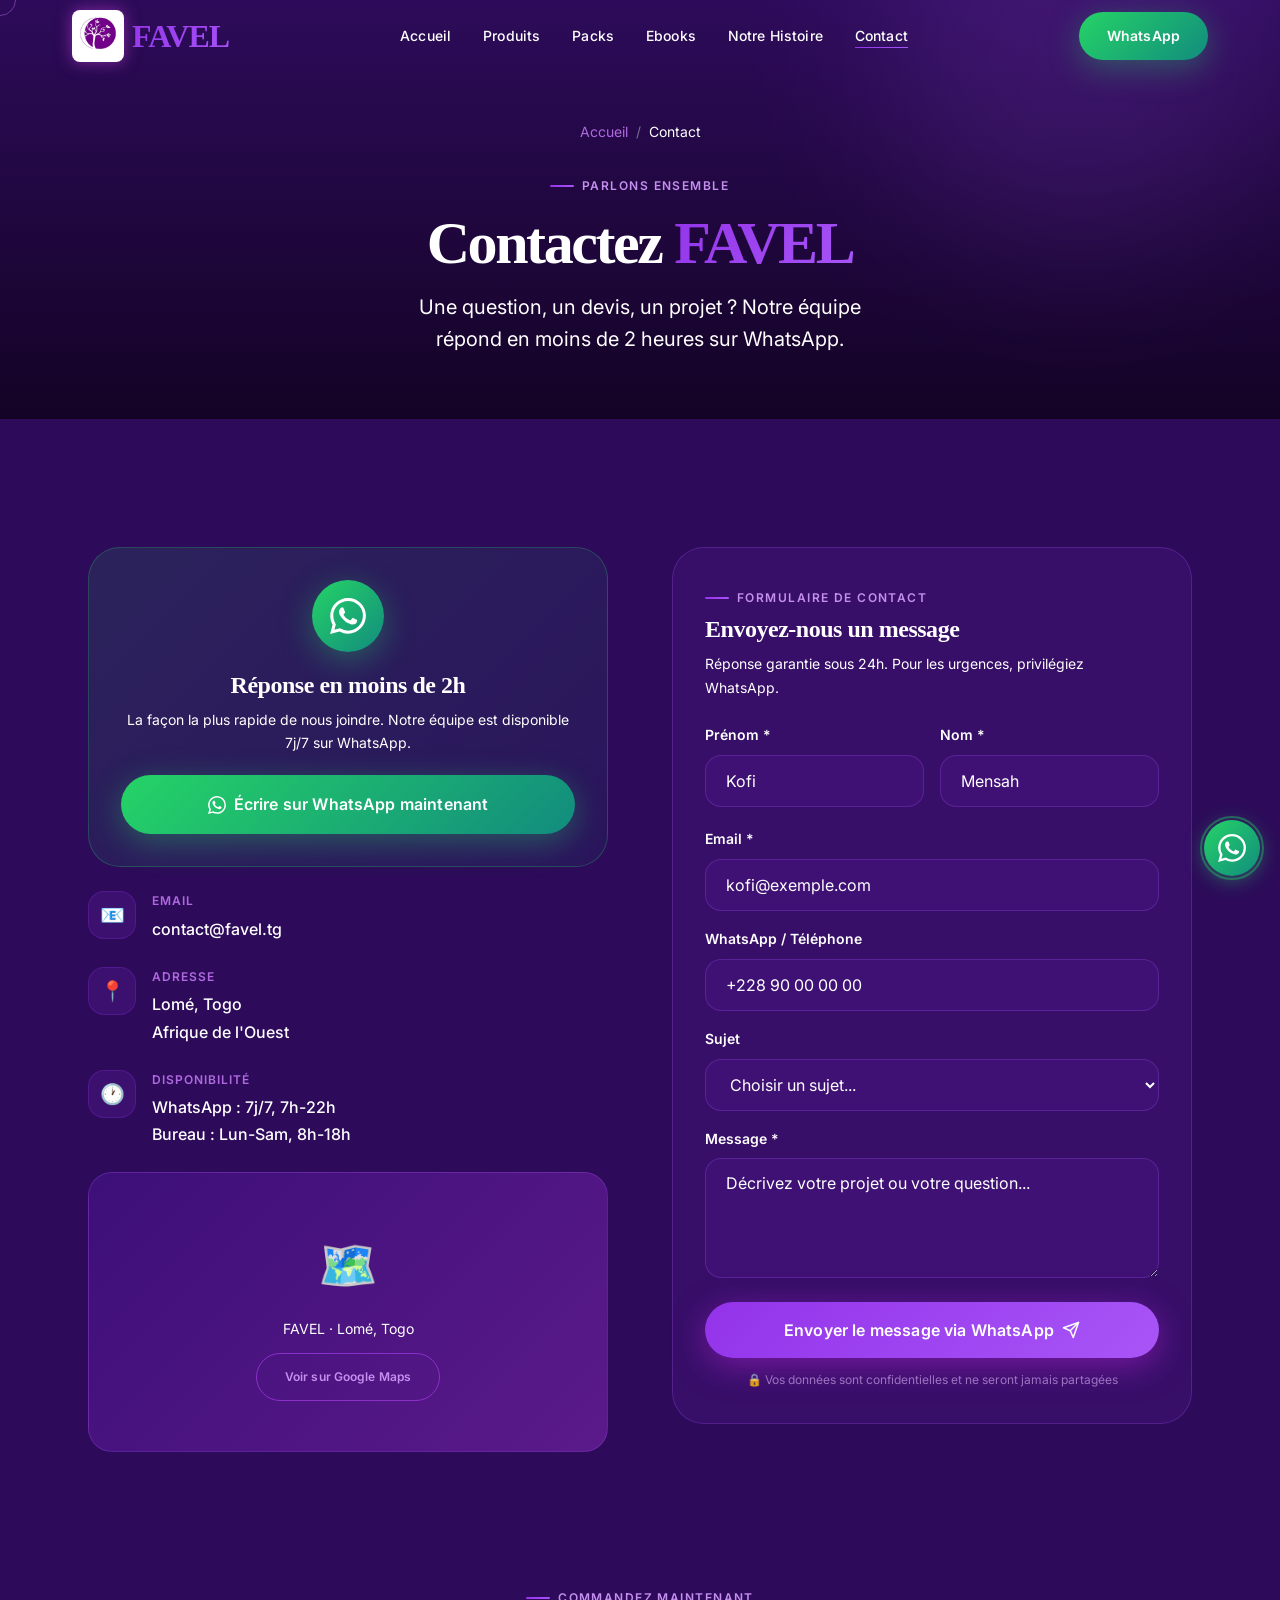
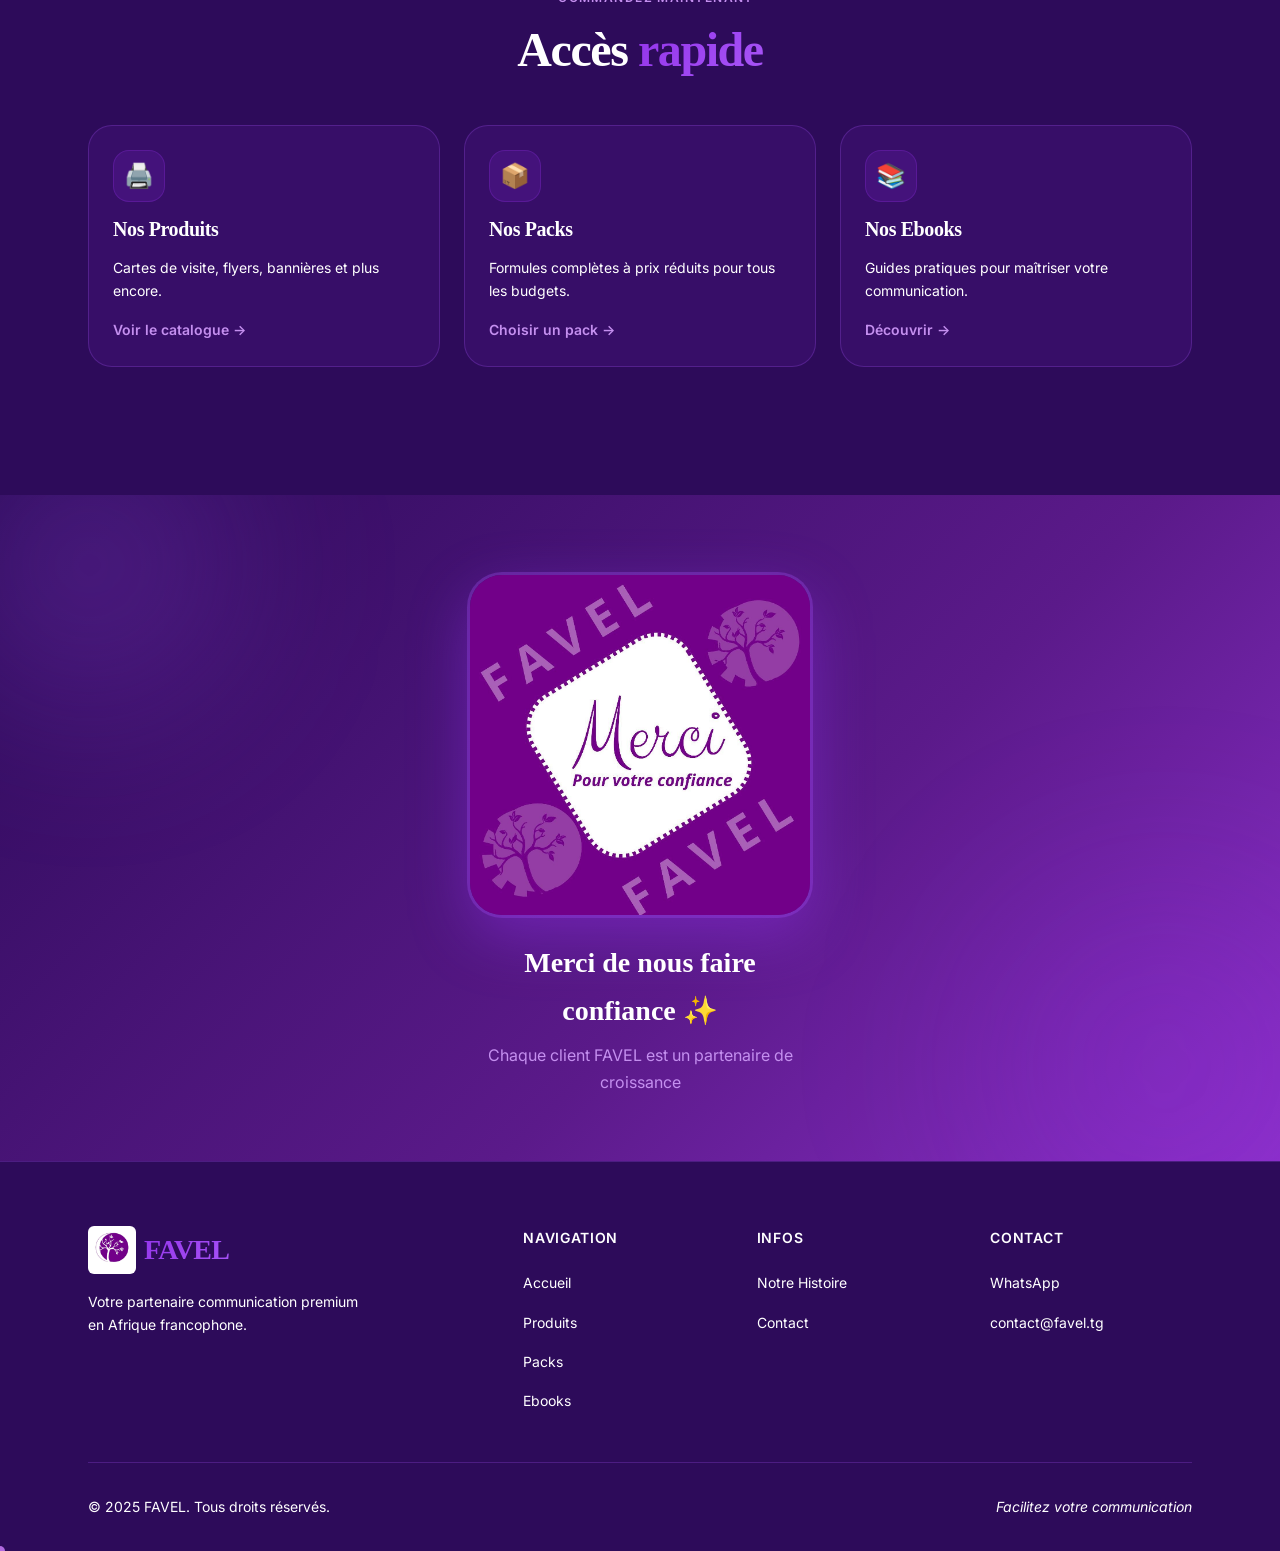
==== contact.html @ e6099f55 "Initial commit auto" ====
<!DOCTYPE html>
<html lang="fr" dir="ltr">
<head>
  <meta charset="UTF-8">
  <meta name="viewport" content="width=device-width, initial-scale=1.0">
  <meta name="theme-color" content="#1A0533">
  <title>Contact — FAVEL | WhatsApp, Email, Lomé Togo</title>
  <meta name="description" content="Contactez FAVEL pour commander vos supports de communication ou obtenir un devis. Joignez-nous sur WhatsApp, par email ou venez nous voir à Lomé, Togo.">
  <link rel="canonical" href="https://favel.tg/contact.html">
  <link rel="preconnect" href="https://fonts.googleapis.com">
  <link rel="preconnect" href="https://fonts.gstatic.com" crossorigin>
  <link rel="stylesheet" href="css/style.css">
  <link rel="stylesheet" href="css/animations.css">
  <link rel="stylesheet" href="css/components.css">
  <style>
    .contact-form {
      background: var(--glass-bg);
      border: 1px solid var(--glass-border);
      border-radius: var(--radius-2xl);
      padding: var(--space-8);
    }
    .contact-form-grid {
      display: grid;
      grid-template-columns: 1fr;
      gap: var(--space-4);
      margin-bottom: var(--space-5);
    }
    @media (min-width: 480px) {
      .contact-form-grid.two-col { grid-template-columns: 1fr 1fr; }
    }
    .whatsapp-card {
      background: linear-gradient(135deg, rgba(37,211,102,0.12) 0%, rgba(18,140,126,0.08) 100%);
      border: 1px solid rgba(37,211,102,0.25);
      border-radius: var(--radius-2xl);
      padding: var(--space-8);
      text-align: center;
    }
    .whatsapp-card__icon {
      width: 72px;
      height: 72px;
      border-radius: 50%;
      background: linear-gradient(135deg, #25D366, #128C7E);
      display: flex;
      align-items: center;
      justify-content: center;
      margin: 0 auto var(--space-5);
      box-shadow: 0 8px 32px rgba(37,211,102,0.35);
    }
    .schedule-grid {
      display: grid;
      grid-template-columns: 1fr 1fr;
      gap: var(--space-2);
    }
    .schedule-item {
      padding: var(--space-3);
      border-radius: var(--radius-lg);
      background: var(--glass-bg);
      border: 1px solid var(--glass-border);
    }
    .schedule-day {
      font-size: var(--text-xs);
      color: var(--gray-500);
      margin-bottom: 2px;
    }
    .schedule-hours {
      font-size: var(--text-sm);
      color: var(--white);
      font-weight: 500;
    }
    .map-placeholder {
      width: 100%;
      height: 280px;
      background: linear-gradient(135deg, var(--purple-900) 0%, var(--purple-800) 100%);
      border-radius: var(--radius-xl);
      display: flex;
      align-items: center;
      justify-content: center;
      border: 1px solid var(--glass-border);
      flex-direction: column;
      gap: var(--space-3);
    }
  </style>
</head>
<body>
  <a href="#main-content" class="skip-link">Aller au contenu principal</a>
  <div class="page-loader" aria-hidden="true"><div class="loader-logo">FAVEL</div></div>

  <header role="banner">
    <nav class="nav" aria-label="Navigation principale">
      <div class="nav__inner">
        <a href="index.html" class="nav__logo" aria-label="FAVEL — Accueil" style="display:flex;align-items:center;gap:var(--space-2);"><img src="LOGO2.jpg" alt="FAVEL Logo" class="nav__logo-img" width="52" height="52" style="height:52px;width:auto;border-radius:8px;object-fit:contain;"><span style="font-size:2rem;font-weight:900;letter-spacing:-0.03em;background:var(--gradient-cta);-webkit-background-clip:text;-webkit-text-fill-color:transparent;background-clip:text;">FAVEL</span></a>
        <ul class="nav__links" role="list">
          <li><a href="index.html"           class="nav__link">Accueil</a></li>
          <li><a href="produits.html"        class="nav__link">Produits</a></li>
          <li><a href="packs.html"           class="nav__link">Packs</a></li>
          <li><a href="ebooks.html"          class="nav__link">Ebooks</a></li>
          <li><a href="notre-histoire.html"  class="nav__link">Notre Histoire</a></li>
          <li><a href="contact.html"         class="nav__link active" aria-current="page">Contact</a></li>
        </ul>
        <div class="nav__cta"><a href="https://wa.me/22890000000" target="_blank" rel="noopener noreferrer" class="btn btn-whatsapp">WhatsApp</a></div>
        <button class="nav__hamburger" aria-label="Ouvrir le menu" aria-expanded="false"><span></span><span></span><span></span></button>
      </div>
    </nav>
    <nav class="nav__mobile" aria-label="Menu mobile">
      <a href="index.html"          class="nav__mobile-link">Accueil</a>
      <a href="produits.html"       class="nav__mobile-link">Produits</a>
      <a href="packs.html"          class="nav__mobile-link">Packs</a>
      <a href="ebooks.html"         class="nav__mobile-link">Ebooks</a>
      <a href="notre-histoire.html" class="nav__mobile-link">Notre Histoire</a>
      <a href="contact.html"        class="nav__mobile-link">Contact</a>
    </nav>
  </header>

  <main id="main-content">

    <!-- Page Header -->
    <section class="page-header">
      <div class="orb orb-purple" style="width:400px;height:400px;top:-150px;right:0;opacity:0.15;" aria-hidden="true"></div>
      <div class="container" style="position:relative;z-index:2;">
        <nav aria-label="Fil d'Ariane">
          <ol class="breadcrumb" style="justify-content:center;">
            <li><a href="index.html">Accueil</a></li>
            <li class="breadcrumb__sep" aria-hidden="true">/</li>
            <li aria-current="page">Contact</li>
          </ol>
        </nav>
        <p class="section-label" style="justify-content:center;" data-reveal="fade-up">Parlons ensemble</p>
        <h1 class="page-header__title" data-reveal="fade-up" data-delay="100">
          Contactez <span class="text-gradient">FAVEL</span>
        </h1>
        <p class="page-header__subtitle" data-reveal="fade-up" data-delay="200">
          Une question, un devis, un projet ? Notre équipe répond en moins de 2 heures sur WhatsApp.
        </p>
      </div>
    </section>

    <!-- Contact Section -->
    <section class="section" aria-labelledby="contact-title">
      <div class="container">
        <h2 class="sr-only" id="contact-title">Nos coordonnées et formulaire de contact</h2>
        <div class="contact-grid">

          <!-- Left: Info -->
          <div data-reveal="fade-right">

            <!-- WhatsApp Card -->
            <div class="whatsapp-card" style="margin-bottom:var(--space-6);">
              <div class="whatsapp-card__icon" aria-hidden="true">
                <svg width="36" height="36" viewBox="0 0 24 24" fill="white" aria-hidden="true"><path d="M17.472 14.382c-.297-.149-1.758-.867-2.03-.967-.273-.099-.471-.148-.67.15-.197.297-.767.966-.94 1.164-.173.199-.347.223-.644.075-.297-.15-1.255-.463-2.39-1.475-.883-.788-1.48-1.761-1.653-2.059-.173-.297-.018-.458.13-.606.134-.133.298-.347.446-.52.149-.174.198-.298.298-.497.099-.198.05-.371-.025-.52-.075-.149-.669-1.612-.916-2.207-.242-.579-.487-.5-.669-.51-.173-.008-.371-.01-.57-.01-.198 0-.52.074-.792.372-.272.297-1.04 1.016-1.04 2.479 0 1.462 1.065 2.875 1.213 3.074.149.198 2.096 3.2 5.077 4.487.709.306 1.262.489 1.694.625.712.227 1.36.195 1.871.118.571-.085 1.758-.719 2.006-1.413.248-.694.248-1.289.173-1.413-.074-.124-.272-.198-.57-.347m-5.421 7.403h-.004a9.87 9.87 0 01-5.031-1.378l-.361-.214-3.741.982.998-3.648-.235-.374a9.86 9.86 0 01-1.51-5.26c.001-5.45 4.436-9.884 9.888-9.884 2.64 0 5.122 1.03 6.988 2.898a9.825 9.825 0 012.893 6.994c-.003 5.45-4.437 9.884-9.885 9.884m8.413-18.297A11.815 11.815 0 0012.05 0C5.495 0 .16 5.335.157 11.892c0 2.096.547 4.142 1.588 5.945L.057 24l6.305-1.654a11.882 11.882 0 005.683 1.448h.005c6.554 0 11.890-5.335 11.893-11.893a11.821 11.821 0 00-3.48-8.413Z"/></svg>
              </div>
              <h3 style="font-family:var(--font-display);font-size:var(--text-2xl);font-weight:700;color:var(--white);margin-bottom:var(--space-2);">Réponse en moins de 2h</h3>
              <p style="font-size:var(--text-sm);color:var(--gray-400);margin-bottom:var(--space-5);">La façon la plus rapide de nous joindre. Notre équipe est disponible 7j/7 sur WhatsApp.</p>
              <a href="https://wa.me/22890000000?text=Bonjour%20FAVEL%2C%20je%20souhaite%20avoir%20des%20informations%20sur%20vos%20services."
                 target="_blank" rel="noopener noreferrer"
                 class="btn btn-whatsapp btn-lg w-full" style="justify-content:center;">
                <svg width="18" height="18" viewBox="0 0 24 24" fill="currentColor" aria-hidden="true"><path d="M17.472 14.382c-.297-.149-1.758-.867-2.03-.967-.273-.099-.471-.148-.67.15-.197.297-.767.966-.94 1.164-.173.199-.347.223-.644.075-.297-.15-1.255-.463-2.39-1.475-.883-.788-1.48-1.761-1.653-2.059-.173-.297-.018-.458.13-.606.134-.133.298-.347.446-.52.149-.174.198-.298.298-.497.099-.198.05-.371-.025-.52-.075-.149-.669-1.612-.916-2.207-.242-.579-.487-.5-.669-.51-.173-.008-.371-.01-.57-.01-.198 0-.52.074-.792.372-.272.297-1.04 1.016-1.04 2.479 0 1.462 1.065 2.875 1.213 3.074.149.198 2.096 3.2 5.077 4.487.709.306 1.262.489 1.694.625.712.227 1.36.195 1.871.118.571-.085 1.758-.719 2.006-1.413.248-.694.248-1.289.173-1.413-.074-.124-.272-.198-.57-.347m-5.421 7.403h-.004a9.87 9.87 0 01-5.031-1.378l-.361-.214-3.741.982.998-3.648-.235-.374a9.86 9.86 0 01-1.51-5.26c.001-5.45 4.436-9.884 9.888-9.884 2.64 0 5.122 1.03 6.988 2.898a9.825 9.825 0 012.893 6.994c-.003 5.45-4.437 9.884-9.885 9.884m8.413-18.297A11.815 11.815 0 0012.05 0C5.495 0 .16 5.335.157 11.892c0 2.096.547 4.142 1.588 5.945L.057 24l6.305-1.654a11.882 11.882 0 005.683 1.448h.005c6.554 0 11.890-5.335 11.893-11.893a11.821 11.821 0 00-3.48-8.413Z"/></svg>
                Écrire sur WhatsApp maintenant
              </a>
            </div>

            <!-- Contact Info -->
            <div style="margin-bottom:var(--space-6);">
              <div class="contact-info-item">
                <div class="contact-info-icon" aria-hidden="true">📧</div>
                <div>
                  <p class="contact-info-label">Email</p>
                  <a href="mailto:contact@favel.tg" class="contact-info-value">contact@favel.tg</a>
                </div>
              </div>
              <div class="contact-info-item">
                <div class="contact-info-icon" aria-hidden="true">📍</div>
                <div>
                  <p class="contact-info-label">Adresse</p>
                  <p class="contact-info-value">Lomé, Togo<br>Afrique de l'Ouest</p>
                </div>
              </div>
              <div class="contact-info-item">
                <div class="contact-info-icon" aria-hidden="true">🕐</div>
                <div>
                  <p class="contact-info-label">Disponibilité</p>
                  <p class="contact-info-value">WhatsApp : 7j/7, 7h-22h<br>Bureau : Lun-Sam, 8h-18h</p>
                </div>
              </div>
            </div>

            <!-- Map Placeholder -->
            <div class="map-placeholder" role="img" aria-label="Localisation de FAVEL à Lomé, Togo">
              <span style="font-size:3rem;" aria-hidden="true">🗺️</span>
              <p style="font-size:var(--text-sm);color:var(--gray-400);">FAVEL · Lomé, Togo</p>
              <a href="https://maps.google.com/?q=Lomé+Togo" target="_blank" rel="noopener noreferrer" class="btn btn-ghost" style="font-size:var(--text-xs);">Voir sur Google Maps</a>
            </div>
          </div>

          <!-- Right: Contact Form -->
          <div data-reveal="fade-left">
            <div class="contact-form">
              <header style="margin-bottom:var(--space-6);">
                <p class="section-label" style="margin-bottom:var(--space-2);">Formulaire de contact</p>
                <h2 style="font-family:var(--font-display);font-size:var(--text-2xl);font-weight:700;color:var(--white);margin-bottom:var(--space-2);">Envoyez-nous un message</h2>
                <p style="font-size:var(--text-sm);color:var(--gray-400);">Réponse garantie sous 24h. Pour les urgences, privilégiez WhatsApp.</p>
              </header>

              <form id="contact-form" novalidate>
                <div class="contact-form-grid two-col">
                  <div class="form-group">
                    <label class="form-label" for="contact-prenom">Prénom *</label>
                    <input class="form-input" type="text" id="contact-prenom" name="prenom" placeholder="Kofi" required autocomplete="given-name">
                  </div>
                  <div class="form-group">
                    <label class="form-label" for="contact-nom">Nom *</label>
                    <input class="form-input" type="text" id="contact-nom" name="nom" placeholder="Mensah" required autocomplete="family-name">
                  </div>
                </div>

                <div class="contact-form-grid" style="margin-bottom:var(--space-4);">
                  <div class="form-group">
                    <label class="form-label" for="contact-email">Email *</label>
                    <input class="form-input" type="email" id="contact-email" name="email" placeholder="kofi@exemple.com" required autocomplete="email">
                  </div>
                  <div class="form-group">
                    <label class="form-label" for="contact-phone">WhatsApp / Téléphone</label>
                    <input class="form-input" type="tel" id="contact-phone" name="phone" placeholder="+228 90 00 00 00" autocomplete="tel">
                  </div>
                </div>

                <div class="form-group" style="margin-bottom:var(--space-4);">
                  <label class="form-label" for="contact-subject">Sujet</label>
                  <select class="form-input" id="contact-subject" name="subject">
                    <option value="">Choisir un sujet...</option>
                    <option value="devis">Demande de devis</option>
                    <option value="commande">Suivi de commande</option>
                    <option value="pack">Renseignement sur les packs</option>
                    <option value="ebook">Renseignement sur l'ebook</option>
                    <option value="partenariat">Partenariat</option>
                    <option value="autre">Autre</option>
                  </select>
                </div>

                <div class="form-group" style="margin-bottom:var(--space-6);">
                  <label class="form-label" for="contact-message">Message *</label>
                  <textarea
                    class="form-input"
                    id="contact-message"
                    name="message"
                    rows="5"
                    placeholder="Décrivez votre projet ou votre question..."
                    required
                    style="resize:vertical;min-height:120px;height:120px;"
                  ></textarea>
                </div>

                <button type="submit" class="btn btn-primary btn-lg w-full" id="contact-submit">
                  Envoyer le message via WhatsApp
                  <svg width="18" height="18" viewBox="0 0 24 24" fill="none" stroke="currentColor" stroke-width="2" stroke-linecap="round" stroke-linejoin="round" aria-hidden="true"><line x1="22" y1="2" x2="11" y2="13"/><polygon points="22 2 15 22 11 13 2 9 22 2"/></svg>
                </button>

                <p style="text-align:center;font-size:var(--text-xs);color:var(--gray-600);margin-top:var(--space-3);">
                  🔒 Vos données sont confidentielles et ne seront jamais partagées
                </p>
              </form>
            </div>
          </div>
        </div>
      </div>
    </section>

    <!-- Quick Links -->
    <section class="section" style="padding-top:0;" aria-labelledby="quick-title">
      <div class="container">
        <header class="section-header section-header--center" data-reveal="fade-up">
          <p class="section-label">Commandez maintenant</p>
          <h2 class="section-title" id="quick-title">Accès <span class="highlight">rapide</span></h2>
        </header>
        <div class="grid-3" data-stagger>
          <a href="produits.html" class="service-card">
            <div class="service-card__icon" aria-hidden="true">🖨️</div>
            <h3 class="service-card__title">Nos Produits</h3>
            <p class="service-card__text">Cartes de visite, flyers, bannières et plus encore.</p>
            <span class="service-card__link">Voir le catalogue →</span>
          </a>
          <a href="packs.html" class="service-card">
            <div class="service-card__icon" aria-hidden="true">📦</div>
            <h3 class="service-card__title">Nos Packs</h3>
            <p class="service-card__text">Formules complètes à prix réduits pour tous les budgets.</p>
            <span class="service-card__link">Choisir un pack →</span>
          </a>
          <a href="ebooks.html" class="service-card">
            <div class="service-card__icon" aria-hidden="true">📚</div>
            <h3 class="service-card__title">Nos Ebooks</h3>
            <p class="service-card__text">Guides pratiques pour maîtriser votre communication.</p>
            <span class="service-card__link">Découvrir →</span>
          </a>
        </div>
      </div>
    </section>

    <!-- ── SECTION MERCI ─────────────────────────────────── -->
    <section aria-label="Remerciements FAVEL" style="padding-block:var(--space-20) var(--space-16);background:linear-gradient(135deg,#2D0B5A 0%,#5B1A8A 60%,#8B2FC9 100%);overflow:hidden;position:relative;">
      <div aria-hidden="true" style="position:absolute;top:-80px;left:-60px;width:300px;height:300px;background:rgba(168,85,247,0.18);border-radius:50%;filter:blur(80px);"></div>
      <div aria-hidden="true" style="position:absolute;bottom:-80px;right:-60px;width:350px;height:350px;background:rgba(147,51,234,0.15);border-radius:50%;filter:blur(100px);"></div>
      <div class="container" style="text-align:center;position:relative;z-index:2;">
        <figure style="margin:0 auto;max-width:340px;">
          <img src="MERCI.jpg" alt="Merci pour votre confiance — FAVEL" width="340" height="340" loading="lazy"
               style="width:100%;max-width:340px;height:auto;border-radius:var(--radius-2xl);box-shadow:0 20px 60px rgba(147,51,234,0.45),0 0 0 3px rgba(168,85,247,0.3);">
          <figcaption style="margin-top:var(--space-6);font-family:var(--font-display);font-size:clamp(1.25rem,3vw,1.75rem);font-weight:700;color:var(--white);">
            Merci de nous faire confiance ✨
            <span style="display:block;font-family:var(--font-body);font-size:var(--text-base);font-weight:400;color:var(--purple-300);margin-top:var(--space-2);">Chaque client FAVEL est un partenaire de croissance</span>
          </figcaption>
        </figure>
      </div>
    </section>

  </main>

  <footer class="footer" role="contentinfo">
    <div class="container">
      <div class="footer__grid">
        <div class="footer__brand">
          <a href="index.html" class="nav__logo" aria-label="FAVEL — Accueil" style="display:flex;align-items:center;gap:var(--space-2);"><img src="LOGO2.jpg" alt="FAVEL Logo" width="48" height="48" style="height:48px;width:auto;border-radius:6px;object-fit:contain;"><span style="font-size:1.75rem;font-weight:900;letter-spacing:-0.03em;background:var(--gradient-cta);-webkit-background-clip:text;-webkit-text-fill-color:transparent;background-clip:text;">FAVEL</span></a>
          <p>Votre partenaire communication premium en Afrique francophone.</p>
        </div>
        <nav aria-label="Pages"><p class="footer__title">Navigation</p><ul class="footer__links" role="list"><li><a href="index.html" class="footer__link">Accueil</a></li><li><a href="produits.html" class="footer__link">Produits</a></li><li><a href="packs.html" class="footer__link">Packs</a></li><li><a href="ebooks.html" class="footer__link">Ebooks</a></li></ul></nav>
        <nav aria-label="Infos"><p class="footer__title">Infos</p><ul class="footer__links" role="list"><li><a href="notre-histoire.html" class="footer__link">Notre Histoire</a></li><li><a href="contact.html" class="footer__link">Contact</a></li></ul></nav>
        <div><p class="footer__title">Contact</p><ul class="footer__links" role="list"><li><a href="https://wa.me/22890000000" class="footer__link" target="_blank" rel="noopener">WhatsApp</a></li><li><a href="mailto:contact@favel.tg" class="footer__link">contact@favel.tg</a></li></ul></div>
      </div>
      <div class="footer__bottom">
        <p class="footer__copy">© 2025 FAVEL. Tous droits réservés.</p>
        <p class="footer__copy"><em>Facilitez votre communication</em></p>
      </div>
    </div>
  </footer>

  <a href="https://wa.me/22890000000" class="whatsapp-float" target="_blank" rel="noopener noreferrer" aria-label="Chat WhatsApp FAVEL">
    <div class="whatsapp-float__pulse" aria-hidden="true"></div>
    <svg viewBox="0 0 24 24" aria-hidden="true"><path d="M17.472 14.382c-.297-.149-1.758-.867-2.03-.967-.273-.099-.471-.148-.67.15-.197.297-.767.966-.94 1.164-.173.199-.347.223-.644.075-.297-.15-1.255-.463-2.39-1.475-.883-.788-1.48-1.761-1.653-2.059-.173-.297-.018-.458.13-.606.134-.133.298-.347.446-.52.149-.174.198-.298.298-.497.099-.198.05-.371-.025-.52-.075-.149-.669-1.612-.916-2.207-.242-.579-.487-.5-.669-.51-.173-.008-.371-.01-.57-.01-.198 0-.52.074-.792.372-.272.297-1.04 1.016-1.04 2.479 0 1.462 1.065 2.875 1.213 3.074.149.198 2.096 3.2 5.077 4.487.709.306 1.262.489 1.694.625.712.227 1.36.195 1.871.118.571-.085 1.758-.719 2.006-1.413.248-.694.248-1.289.173-1.413-.074-.124-.272-.198-.57-.347m-5.421 7.403h-.004a9.87 9.87 0 01-5.031-1.378l-.361-.214-3.741.982.998-3.648-.235-.374a9.86 9.86 0 01-1.51-5.26c.001-5.45 4.436-9.884 9.888-9.884 2.64 0 5.122 1.03 6.988 2.898a9.825 9.825 0 012.893 6.994c-.003 5.45-4.437 9.884-9.885 9.884m8.413-18.297A11.815 11.815 0 0012.05 0C5.495 0 .16 5.335.157 11.892c0 2.096.547 4.142 1.588 5.945L.057 24l6.305-1.654a11.882 11.882 0 005.683 1.448h.005c6.554 0 11.890-5.335 11.893-11.893a11.821 11.821 0 00-3.48-8.413Z"/></svg>
  </a>
  <button class="scroll-top" aria-label="Retour en haut de page">
    <svg width="18" height="18" viewBox="0 0 24 24" fill="none" stroke="currentColor" stroke-width="2" stroke-linecap="round" stroke-linejoin="round" aria-hidden="true"><path d="M18 15l-6-6-6 6"/></svg>
  </button>

  <script src="js/main.js" defer></script>
  <script src="js/purchase.js" defer></script>
  <script>
    // Contact form → WhatsApp redirect
    document.getElementById('contact-form').addEventListener('submit', function(e) {
      e.preventDefault();
      const prenom  = document.getElementById('contact-prenom').value.trim();
      const nom     = document.getElementById('contact-nom').value.trim();
      const email   = document.getElementById('contact-email').value.trim();
      const phone   = document.getElementById('contact-phone').value.trim();
      const subject = document.getElementById('contact-subject').value;
      const message = document.getElementById('contact-message').value.trim();

      if (!prenom || !nom || !email || !message) {
        window.FavelApp?.showToast('Veuillez remplir tous les champs obligatoires.');
        return;
      }

      const wa_message = [
        `Bonjour FAVEL ! 👋`,
        ``,
        `Nouveau message depuis le site web :`,
        `Nom : *${prenom} ${nom}*`,
        `Email : ${email}`,
        phone ? `Tél : ${phone}` : '',
        subject ? `Sujet : ${subject}` : '',
        ``,
        `Message :`,
        message,
        ``,
        `Merci de me répondre dès que possible. 🙏`
      ].filter(Boolean).join('\n');

      window.open(`https://wa.me/22890000000?text=${encodeURIComponent(wa_message)}`, '_blank', 'noopener,noreferrer');
      window.FavelApp?.showToast('Redirection vers WhatsApp...');
      this.reset();
    });
  </script>
</body>
</html>
---- css/style.css ----
/* ============================================================
   FAVEL — Design System
   Premium CSS Foundation
   Version 1.0
   ============================================================ */

/* ─── Google Fonts ─────────────────────────────────────────── */
@import url('https://fonts.googleapis.com/css2?family=Inter:wght@300;400;500;600;700&display=swap');

/* ─── CSS Variables ─────────────────────────────────────────── */
:root {
  /* ── Palette FAVEL — VIOLETS VIFS (source : PALLETTE.jpg) ───────
     #2D0B5A  fond sombre profond (arrière-plan principal)
     #5B1A8A  violet profond
     #8B2FC9  violet vif (accentuation principale)
     #9333EA  violet saturé vif — PRIMARY BRAND COLOR
     #B06AE0  violet moyen lumineux
     #C48FEF  violet clair
     #DDB8F7  lavande lumineuse
     #F0E0FF  presque blanc lilas
  ─────────────────────────────────────────────────────────── */

  /* Purple Scale — Palette vivifiée depuis PALLETTE.jpg */
  --purple-950: #2D0B5A;   /* fond profond sombre — main bg */
  --purple-900: #3D0F78;   /* bg secondaire */
  --purple-800: #5B1A8A;   /* violet profond */
  --purple-700: #8B2FC9;   /* violet vif foncé */
  --purple-600: #9333EA;   /* VIOLET VIF PRINCIPAL — brand color */
  --purple-500: #A855F7;   /* violet lumineux — accent */
  --purple-400: #B06AE0;   /* violet moyen lumineux */
  --purple-300: #C48FEF;   /* violet clair */
  --purple-200: #DDB8F7;   /* lavande lumineuse */
  --purple-100: #F0E0FF;   /* presque blanc lilas */

  /* Neutrals — blancs purs pour lisibilité maximale sur fond sombre */
  --white:       #FFFFFF;
  --white-pure:  #FFFFFF;
  --black:       #09090B;
  --gray-950:    #1A063A;
  --gray-900:    #220850;
  --gray-800:    #2D0B5A;
  --gray-700:    #4A1580;
  --gray-600:    #9D7DC0;
  --gray-50:     #FAF5FF;

  /* Accent */
  --gold:        #F5C842;
  --gold-light:  #FDE68A;

  /* Gradients — Violets vifs pour un look premium et lisible */
  --gradient-hero:    linear-gradient(135deg, #2D0B5A 0%, #5B1A8A 50%, #8B2FC9 100%);
  --gradient-card:    linear-gradient(135deg, rgba(147,51,234,0.20) 0%, rgba(168,85,247,0.08) 100%);
  --gradient-purple:  linear-gradient(135deg, #8B2FC9 0%, #A855F7 100%);
  --gradient-cta:     linear-gradient(135deg, #9333EA 0%, #A855F7 100%);
  --gradient-gold:    linear-gradient(135deg, #F5C842 0%, #FDE68A 100%);
  --gradient-dark:    linear-gradient(180deg, #2D0B5A 0%, #1A063A 100%);

  /* Glass */
  --glass-bg:     rgba(147, 51, 234, 0.10);
  --glass-border: rgba(168, 85, 247, 0.25);
  --glass-blur:   blur(20px);

  /* Typography Scale */
  --font-display: 'Playfair Display', 'Georgia', serif;
  --font-body:    'Inter', -apple-system, BlinkMacSystemFont, sans-serif;
  --font-mono:    'JetBrains Mono', monospace;

  --text-xs:   0.75rem;   /* 12px */
  --text-sm:   0.875rem;  /* 14px */
  --text-base: 1rem;      /* 16px */
  --text-lg:   1.125rem;  /* 18px */
  --text-xl:   1.25rem;   /* 20px */
  --text-2xl:  1.5rem;    /* 24px */
  --text-3xl:  1.875rem;  /* 30px */
  --text-4xl:  2.25rem;   /* 36px */
  --text-5xl:  3rem;      /* 48px */
  --text-6xl:  3.75rem;   /* 60px */
  --text-7xl:  4.5rem;    /* 72px */

  /* Spacing Scale */
  --space-1:  0.25rem;
  --space-2:  0.5rem;
  --space-3:  0.75rem;
  --space-4:  1rem;
  --space-5:  1.25rem;
  --space-6:  1.5rem;
  --space-8:  2rem;
  --space-10: 2.5rem;
  --space-12: 3rem;
  --space-16: 4rem;
  --space-20: 5rem;
  --space-24: 6rem;
  --space-32: 8rem;
  --space-40: 10rem;

  /* Border Radius */
  --radius-sm:   0.375rem;
  --radius-md:   0.75rem;
  --radius-lg:   1rem;
  --radius-xl:   1.5rem;
  --radius-2xl:  2rem;
  --radius-full: 9999px;

  /* Shadows */
  --shadow-sm:  0 1px 3px rgba(0,0,0,0.5), 0 1px 2px rgba(0,0,0,0.6);
  --shadow-md:  0 4px 16px rgba(0,0,0,0.6), 0 2px 8px rgba(0,0,0,0.5);
  --shadow-lg:  0 10px 40px rgba(0,0,0,0.7), 0 4px 16px rgba(0,0,0,0.6);
  --shadow-xl:  0 20px 60px rgba(0,0,0,0.8);
  --shadow-purple: 0 8px 32px rgba(170,34,204,0.55);
  --shadow-purple-lg: 0 16px 48px rgba(204,68,221,0.65);

  /* Transitions */
  --ease-smooth: cubic-bezier(0.25, 0.46, 0.45, 0.94);
  --ease-bounce: cubic-bezier(0.34, 1.56, 0.64, 1);
  --ease-out:    cubic-bezier(0.0, 0.0, 0.2, 1);
  --ease-in-out: cubic-bezier(0.4, 0, 0.2, 1);

  --duration-fast:   150ms;
  --duration-normal: 300ms;
  --duration-slow:   500ms;
  --duration-slower: 800ms;

  /* Layout */
  --container-max:  1200px;
  --container-sm:   640px;
  --container-md:   768px;
  --container-lg:   1024px;

  /* Nav */
  --nav-height: 72px;
}

/* ─── CSS Reset & Base ──────────────────────────────────────── */
*, *::before, *::after {
  box-sizing: border-box;
  margin: 0;
  padding: 0;
}

html {
  scroll-behavior: smooth;
  -webkit-text-size-adjust: 100%;
  font-size: 16px;
  overflow-x: hidden;
}

body {
  font-family: var(--font-body);
  font-size: var(--text-base);
  line-height: 1.7;
  color: var(--white);
  background-color: var(--purple-950);
  overflow-x: hidden;
  -webkit-font-smoothing: antialiased;
  -moz-osx-font-smoothing: grayscale;
}

img, video {
  max-width: 100%;
  height: auto;
  display: block;
}

a {
  color: inherit;
  text-decoration: none;
}

button {
  border: none;
  background: none;
  cursor: pointer;
  font-family: inherit;
}

ul, ol {
  list-style: none;
}

input, textarea, select {
  font-family: inherit;
  font-size: inherit;
}

h1, h2, h3, h4, h5, h6 {
  font-family: var(--font-display);
  line-height: 1.15;
  font-weight: 700;
  letter-spacing: -0.02em;
}

p {
  line-height: 1.7;
}

/* ─── Google Fonts — Playfair Display ──────────────────────── */
@import url('https://fonts.googleapis.com/css2?family=Playfair+Display:wght@400;600;700;900&family=Inter:wght@300;400;500;600;700&display=swap');

/* ─── Layout Utilities ──────────────────────────────────────── */
.container {
  width: 100%;
  max-width: var(--container-max);
  margin-inline: auto;
  padding-inline: var(--space-5);
}

@media (min-width: 768px) {
  .container {
    padding-inline: var(--space-8);
  }
}

@media (min-width: 1024px) {
  .container {
    padding-inline: var(--space-12);
  }
}

.section {
  padding-block: var(--space-20);
}

@media (min-width: 768px) {
  .section {
    padding-block: var(--space-32);
  }
}

/* ─── Navigation ────────────────────────────────────────────── */
.nav {
  position: fixed;
  top: 0;
  left: 0;
  right: 0;
  z-index: 1000;
  height: var(--nav-height);
  display: flex;
  align-items: center;
  transition: background var(--duration-normal) var(--ease-smooth),
              box-shadow var(--duration-normal) var(--ease-smooth),
              backdrop-filter var(--duration-normal) var(--ease-smooth);
}

.nav.scrolled {
  background: rgba(13, 1, 24, 0.85);
  backdrop-filter: blur(24px);
  -webkit-backdrop-filter: blur(24px);
  box-shadow: 0 1px 0 rgba(255,255,255,0.06);
}

.nav__inner {
  width: 100%;
  max-width: var(--container-max);
  margin-inline: auto;
  padding-inline: var(--space-5);
  display: flex;
  align-items: center;
  justify-content: space-between;
}

@media (min-width: 768px) {
  .nav__inner {
    padding-inline: var(--space-8);
  }
}

/* Logo */
.nav__logo {
  display: flex;
  align-items: center;
  gap: var(--space-2);
  font-family: var(--font-display);
  font-size: var(--text-2xl);
  font-weight: 900;
  letter-spacing: -0.03em;
  color: var(--white);
  text-decoration: none;
  z-index: 10;
}

.nav__logo-mark {
  width: 36px;
  height: 36px;
  background: var(--gradient-cta);
  border-radius: var(--radius-md);
  display: flex;
  align-items: center;
  justify-content: center;
  font-size: var(--text-sm);
  font-weight: 900;
  color: white;
  box-shadow: var(--shadow-purple);
  flex-shrink: 0;
}

/* Logo Image (SVG) */
.nav__logo-img {
  display: block;
  height: 44px;
  width: auto;
  filter: drop-shadow(0 0 8px rgba(204,68,221,0.55));
  transition: filter var(--duration-normal) var(--ease-smooth),
              transform var(--duration-normal) var(--ease-smooth);
}

.nav__logo:hover .nav__logo-img {
  filter: drop-shadow(0 0 16px rgba(224,102,238,0.9));
  transform: scale(1.04);
}

/* Desktop Nav Links */
.nav__links {
  display: none;
  align-items: center;
  gap: var(--space-8);
}

@media (min-width: 768px) {
  .nav__links {
    display: flex;
  }
}

.nav__link {
  font-size: var(--text-sm);
  font-weight: 500;
  color: var(--gray-300);
  letter-spacing: 0.01em;
  transition: color var(--duration-fast) var(--ease-smooth);
  position: relative;
}

.nav__link::after {
  content: '';
  position: absolute;
  bottom: -4px;
  left: 0;
  right: 100%;
  height: 1px;
  background: var(--gradient-cta);
  transition: right var(--duration-normal) var(--ease-smooth);
}

.nav__link:hover {
  color: var(--white);
}

.nav__link:hover::after {
  right: 0;
}

.nav__link.active {
  color: var(--white);
}

.nav__link.active::after {
  right: 0;
}

/* Nav CTA */
.nav__cta {
  display: none;
  align-items: center;
  gap: var(--space-4);
}

@media (min-width: 768px) {
  .nav__cta {
    display: flex;
  }
}

/* Mobile Hamburger */
.nav__hamburger {
  display: flex;
  flex-direction: column;
  gap: 5px;
  padding: var(--space-2);
  cursor: pointer;
  z-index: 10;
}

@media (min-width: 768px) {
  .nav__hamburger {
    display: none;
  }
}

.nav__hamburger span {
  display: block;
  width: 24px;
  height: 2px;
  background: var(--white);
  border-radius: var(--radius-full);
  transition: transform var(--duration-normal) var(--ease-smooth),
              opacity var(--duration-normal) var(--ease-smooth),
              width var(--duration-normal) var(--ease-smooth);
  transform-origin: center;
}

.nav__hamburger.open span:nth-child(1) {
  transform: rotate(45deg) translate(5px, 5px);
}

.nav__hamburger.open span:nth-child(2) {
  opacity: 0;
  width: 0;
}

.nav__hamburger.open span:nth-child(3) {
  transform: rotate(-45deg) translate(5px, -5px);
}

/* Mobile Menu */
.nav__mobile {
  position: fixed;
  inset: 0;
  z-index: 999;
  background: var(--purple-950);
  display: flex;
  flex-direction: column;
  align-items: center;
  justify-content: center;
  gap: var(--space-8);
  opacity: 0;
  pointer-events: none;
  transition: opacity var(--duration-normal) var(--ease-smooth);
}

.nav__mobile.open {
  opacity: 1;
  pointer-events: all;
}

.nav__mobile-link {
  font-family: var(--font-display);
  font-size: var(--text-4xl);
  font-weight: 700;
  color: var(--white);
  letter-spacing: -0.02em;
  transition: color var(--duration-fast) var(--ease-smooth);
  opacity: 0;
  transform: translateY(20px);
  transition: opacity var(--duration-normal) var(--ease-smooth),
              transform var(--duration-normal) var(--ease-smooth),
              color var(--duration-fast);
}

.nav__mobile.open .nav__mobile-link {
  opacity: 1;
  transform: translateY(0);
}

.nav__mobile.open .nav__mobile-link:nth-child(1) { transition-delay: 50ms; }
.nav__mobile.open .nav__mobile-link:nth-child(2) { transition-delay: 100ms; }
.nav__mobile.open .nav__mobile-link:nth-child(3) { transition-delay: 150ms; }
.nav__mobile.open .nav__mobile-link:nth-child(4) { transition-delay: 200ms; }
.nav__mobile.open .nav__mobile-link:nth-child(5) { transition-delay: 250ms; }
.nav__mobile.open .nav__mobile-link:nth-child(6) { transition-delay: 300ms; }

.nav__mobile-link:hover {
  background: var(--gradient-cta);
  -webkit-background-clip: text;
  -webkit-text-fill-color: transparent;
  background-clip: text;
}

/* ─── Buttons ────────────────────────────────────────────────── */
.btn {
  display: inline-flex;
  align-items: center;
  justify-content: center;
  gap: var(--space-2);
  padding: 0.75rem 1.75rem;
  border-radius: var(--radius-full);
  font-size: var(--text-sm);
  font-weight: 600;
  letter-spacing: 0.01em;
  cursor: pointer;
  transition: all var(--duration-normal) var(--ease-smooth);
  position: relative;
  overflow: hidden;
  border: none;
  text-decoration: none;
  white-space: nowrap;
  min-height: 48px;
}

.btn::before {
  content: '';
  position: absolute;
  inset: 0;
  background: rgba(255,255,255,0);
  transition: background var(--duration-fast) var(--ease-smooth);
}

.btn:hover::before {
  background: rgba(255,255,255,0.08);
}

.btn:active {
  transform: scale(0.97);
}

/* Primary */
.btn-primary {
  background: var(--gradient-cta);
  color: white;
  box-shadow: var(--shadow-purple);
}

.btn-primary:hover {
  box-shadow: var(--shadow-purple-lg);
  transform: translateY(-2px);
}

/* Secondary / Ghost */
.btn-secondary {
  background: var(--glass-bg);
  color: var(--white);
  border: 1px solid var(--glass-border);
  backdrop-filter: var(--glass-blur);
}

.btn-secondary:hover {
  background: rgba(255,255,255,0.08);
  border-color: rgba(255,255,255,0.16);
  transform: translateY(-2px);
}

/* Ghost Light */
.btn-ghost {
  background: transparent;
  color: var(--purple-300);
  border: 1px solid var(--purple-700);
}

.btn-ghost:hover {
  background: rgba(147,51,234,0.1);
  border-color: var(--purple-500);
  color: var(--white);
}

/* Large */
.btn-lg {
  padding: 1rem 2.5rem;
  font-size: var(--text-base);
  min-height: 56px;
}

/* WhatsApp */
.btn-whatsapp {
  background: linear-gradient(135deg, #25D366 0%, #128C7E 100%);
  color: white;
  box-shadow: 0 8px 32px rgba(37, 211, 102, 0.35);
}

.btn-whatsapp:hover {
  box-shadow: 0 16px 48px rgba(37, 211, 102, 0.45);
  transform: translateY(-2px);
}

/* Ripple */
.btn .ripple {
  position: absolute;
  border-radius: 50%;
  background: rgba(255,255,255,0.3);
  transform: scale(0);
  animation: ripple 600ms linear;
  pointer-events: none;
}

@keyframes ripple {
  to {
    transform: scale(4);
    opacity: 0;
  }
}

/* ─── Section Headers ────────────────────────────────────────── */
.section-label {
  display: inline-flex;
  align-items: center;
  gap: var(--space-2);
  font-size: var(--text-xs);
  font-weight: 600;
  letter-spacing: 0.12em;
  text-transform: uppercase;
  color: var(--purple-300);
  margin-bottom: var(--space-4);
}

.section-label::before {
  content: '';
  width: 24px;
  height: 2px;
  background: var(--gradient-cta);
  border-radius: var(--radius-full);
}

.section-title {
  font-family: var(--font-display);
  font-size: clamp(var(--text-3xl), 5vw, var(--text-5xl));
  font-weight: 700;
  line-height: 1.1;
  letter-spacing: -0.03em;
  color: var(--white);
  margin-bottom: var(--space-4);
}

.section-title .highlight {
  background: var(--gradient-cta);
  -webkit-background-clip: text;
  -webkit-text-fill-color: transparent;
  background-clip: text;
}

.section-subtitle {
  font-size: clamp(var(--text-base), 2vw, var(--text-lg));
  color: var(--gray-300);  /* improved: was gray-400, now lighter for readability */
  line-height: 1.8;
  max-width: 580px;
}

.section-header {
  margin-bottom: var(--space-12);
}

.section-header--center {
  text-align: center;
}

.section-header--center .section-label {
  justify-content: center;
}

.section-header--center .section-subtitle {
  margin-inline: auto;
}

/* ─── Cards ─────────────────────────────────────────────────── */
.card {
  background: var(--glass-bg);
  border: 1px solid var(--glass-border);
  border-radius: var(--radius-xl);
  padding: var(--space-6);
  transition: all var(--duration-normal) var(--ease-smooth);
  position: relative;
  overflow: hidden;
}

.card::before {
  content: '';
  position: absolute;
  inset: 0;
  background: var(--gradient-card);
  opacity: 0;
  transition: opacity var(--duration-normal) var(--ease-smooth);
  border-radius: inherit;
}

.card:hover {
  border-color: rgba(176,106,179,0.4);
  box-shadow: 0 8px 32px rgba(176,106,179,0.2);
  transform: translateY(-4px);
}

.card:hover::before {
  opacity: 1;
}

/* ─── Badge ──────────────────────────────────────────────────── */
.badge {
  display: inline-flex;
  align-items: center;
  gap: var(--space-1);
  padding: var(--space-1) var(--space-3);
  border-radius: var(--radius-full);
  font-size: var(--text-xs);
  font-weight: 600;
  letter-spacing: 0.05em;
}

.badge-purple {
  background: rgba(176,106,179,0.18);
  color: var(--purple-200);  /* lighter for contrast */
  border: 1px solid rgba(200,168,224,0.35);
}

.badge-gold {
  background: rgba(245,200,66,0.12);
  color: var(--gold);
  border: 1px solid rgba(245,200,66,0.25);
}

.badge-green {
  background: rgba(37,211,102,0.12);
  color: #4ADE80;
  border: 1px solid rgba(37,211,102,0.25);
}

/* ─── Forms ──────────────────────────────────────────────────── */
.form-group {
  display: flex;
  flex-direction: column;
  gap: var(--space-2);
}

.form-label {
  font-size: var(--text-sm);
  font-weight: 500;
  color: var(--gray-300);
}

.form-input {
  width: 100%;
  padding: 0.875rem 1.25rem;
  background: var(--glass-bg);
  border: 1px solid var(--glass-border);
  border-radius: var(--radius-lg);
  color: var(--white);
  font-size: var(--text-base);
  transition: all var(--duration-fast) var(--ease-smooth);
  outline: none;
  min-height: 52px;
}

.form-input::placeholder {
  color: var(--gray-600);
}

.form-input:focus {
  border-color: var(--purple-500);
  background: rgba(147,51,234,0.05);
  box-shadow: 0 0 0 3px rgba(147,51,234,0.15);
}

/* ─── Divider ────────────────────────────────────────────────── */
.divider {
  height: 1px;
  background: var(--glass-border);
  margin-block: var(--space-8);
}

/* ─── Price Display ──────────────────────────────────────────── */
.price {
  font-family: var(--font-display);
  font-weight: 700;
  letter-spacing: -0.03em;
}

.price-amount {
  font-size: var(--text-3xl);
  color: var(--white);
}

.price-currency {
  font-size: var(--text-sm);
  color: var(--gray-400);
  font-weight: 500;
  font-family: var(--font-body);
  margin-left: 4px;
}

/* ─── Glowing Orb Decoration ────────────────────────────────── */
.orb {
  position: absolute;
  border-radius: 50%;
  filter: blur(80px);
  pointer-events: none;
  opacity: 0.4;
}

.orb-purple {
  background: var(--purple-500);
}

.orb-violet {
  background: #7C3AED;
}

.orb-pink {
  background: #BE185D;
}

/* ─── Footer ─────────────────────────────────────────────────── */
.footer {
  background: var(--purple-950);
  border-top: 1px solid var(--glass-border);
  padding-block: var(--space-16) var(--space-8);
}

.footer__grid {
  display: grid;
  grid-template-columns: 1fr;
  gap: var(--space-10);
  margin-bottom: var(--space-12);
}

@media (min-width: 768px) {
  .footer__grid {
    grid-template-columns: 2fr 1fr 1fr 1fr;
    gap: var(--space-8);
  }
}

.footer__brand p {
  color: var(--gray-500);
  font-size: var(--text-sm);
  line-height: 1.7;
  margin-top: var(--space-4);
  max-width: 280px;
}

.footer__title {
  font-size: var(--text-sm);
  font-weight: 600;
  color: var(--white);
  letter-spacing: 0.05em;
  text-transform: uppercase;
  margin-bottom: var(--space-5);
}

.footer__links {
  display: flex;
  flex-direction: column;
  gap: var(--space-3);
}

.footer__link {
  font-size: var(--text-sm);
  color: var(--gray-500);
  transition: color var(--duration-fast) var(--ease-smooth);
}

.footer__link:hover {
  color: var(--purple-300);
}

.footer__bottom {
  display: flex;
  flex-direction: column;
  gap: var(--space-4);
  padding-top: var(--space-8);
  border-top: 1px solid var(--glass-border);
  text-align: center;
}

@media (min-width: 768px) {
  .footer__bottom {
    flex-direction: row;
    justify-content: space-between;
    align-items: center;
    text-align: left;
  }
}

.footer__copy {
  font-size: var(--text-sm);
  color: var(--gray-600);
}

.footer__socials {
  display: flex;
  align-items: center;
  gap: var(--space-4);
  justify-content: center;
}

@media (min-width: 768px) {
  .footer__socials {
    justify-content: flex-start;
  }
}

.footer__social {
  width: 36px;
  height: 36px;
  border-radius: var(--radius-md);
  background: var(--glass-bg);
  border: 1px solid var(--glass-border);
  display: flex;
  align-items: center;
  justify-content: center;
  color: var(--gray-400);
  transition: all var(--duration-fast) var(--ease-smooth);
  font-size: 16px;
}

.footer__social:hover {
  background: rgba(147,51,234,0.15);
  border-color: var(--purple-500);
  color: var(--purple-300);
  transform: translateY(-2px);
}

/* ─── WhatsApp Floating Button ──────────────────────────────── */
.whatsapp-float {
  position: fixed;
  bottom: var(--space-6);
  right: var(--space-5);
  z-index: 900;
  width: 56px;
  height: 56px;
  border-radius: 50%;
  background: linear-gradient(135deg, #25D366 0%, #128C7E 100%);
  box-shadow: 0 4px 20px rgba(37,211,102,0.45);
  display: flex;
  align-items: center;
  justify-content: center;
  cursor: pointer;
  transition: all var(--duration-normal) var(--ease-bounce);
  text-decoration: none;
}

.whatsapp-float:hover {
  transform: scale(1.1) translateY(-3px);
  box-shadow: 0 8px 32px rgba(37,211,102,0.55);
}

.whatsapp-float svg {
  width: 28px;
  height: 28px;
  fill: white;
}

.whatsapp-float__pulse {
  position: absolute;
  inset: -4px;
  border-radius: 50%;
  border: 2px solid rgba(37,211,102,0.4);
  animation: pulse-ring 2.5s cubic-bezier(0.4, 0, 0.6, 1) infinite;
}

@keyframes pulse-ring {
  0%   { transform: scale(1); opacity: 0.8; }
  100% { transform: scale(1.5); opacity: 0; }
}

/* ─── Modal / Purchase Flow ─────────────────────────────────── */
.modal-overlay {
  position: fixed;
  inset: 0;
  z-index: 2000;
  background: rgba(9, 9, 11, 0.8);
  backdrop-filter: blur(12px);
  -webkit-backdrop-filter: blur(12px);
  display: flex;
  align-items: flex-end;
  justify-content: center;
  opacity: 0;
  pointer-events: none;
  transition: opacity var(--duration-normal) var(--ease-smooth);
}

@media (min-width: 640px) {
  .modal-overlay {
    align-items: center;
  }
}

.modal-overlay.open {
  opacity: 1;
  pointer-events: all;
}

.modal {
  width: 100%;
  max-width: 480px;
  background: var(--purple-900);
  border: 1px solid var(--glass-border);
  border-radius: var(--radius-2xl) var(--radius-2xl) 0 0;
  padding: var(--space-8);
  transform: translateY(100%);
  transition: transform var(--duration-slow) var(--ease-bounce);
  max-height: 90vh;
  overflow-y: auto;
}

@media (min-width: 640px) {
  .modal {
    border-radius: var(--radius-2xl);
    transform: scale(0.9) translateY(20px);
    margin: var(--space-4);
  }
}

.modal-overlay.open .modal {
  transform: translateY(0);
}

@media (min-width: 640px) {
  .modal-overlay.open .modal {
    transform: scale(1) translateY(0);
  }
}

.modal__close {
  position: absolute;
  top: var(--space-4);
  right: var(--space-4);
  width: 32px;
  height: 32px;
  border-radius: 50%;
  background: var(--glass-bg);
  border: 1px solid var(--glass-border);
  display: flex;
  align-items: center;
  justify-content: center;
  cursor: pointer;
  color: var(--gray-400);
  transition: all var(--duration-fast) var(--ease-smooth);
  font-size: 18px;
}

.modal__close:hover {
  background: rgba(255,255,255,0.1);
  color: var(--white);
}

.modal__title {
  font-size: var(--text-2xl);
  font-weight: 700;
  margin-bottom: var(--space-2);
}

.modal__subtitle {
  font-size: var(--text-sm);
  color: var(--gray-400);
  margin-bottom: var(--space-6);
}

.modal__product-summary {
  background: var(--glass-bg);
  border: 1px solid var(--glass-border);
  border-radius: var(--radius-lg);
  padding: var(--space-4);
  margin-bottom: var(--space-6);
}

.modal__product-name {
  font-weight: 600;
  color: var(--white);
  margin-bottom: var(--space-1);
}

.modal__product-price {
  font-size: var(--text-sm);
  color: var(--purple-300);
  font-weight: 600;
}

/* Contact Choice Buttons */
.contact-choice {
  display: grid;
  grid-template-columns: 1fr 1fr;
  gap: var(--space-3);
  margin-bottom: var(--space-5);
}

.contact-choice-btn {
  padding: var(--space-3) var(--space-4);
  border: 2px solid var(--glass-border);
  border-radius: var(--radius-lg);
  background: transparent;
  color: var(--gray-400);
  font-size: var(--text-sm);
  font-weight: 500;
  cursor: pointer;
  transition: all var(--duration-fast) var(--ease-smooth);
  text-align: center;
}

.contact-choice-btn.active,
.contact-choice-btn:hover {
  border-color: var(--purple-500);
  color: var(--white);
  background: rgba(147,51,234,0.1);
}

/* ─── Scroll to Top ──────────────────────────────────────────── */
.scroll-top {
  position: fixed;
  bottom: var(--space-6);
  left: var(--space-5);
  z-index: 900;
  width: 44px;
  height: 44px;
  border-radius: var(--radius-lg);
  background: var(--glass-bg);
  border: 1px solid var(--glass-border);
  backdrop-filter: var(--glass-blur);
  display: flex;
  align-items: center;
  justify-content: center;
  cursor: pointer;
  color: var(--gray-400);
  transition: all var(--duration-normal) var(--ease-smooth);
  opacity: 0;
  pointer-events: none;
  transform: translateY(10px);
}

.scroll-top.visible {
  opacity: 1;
  pointer-events: all;
  transform: translateY(0);
}

.scroll-top:hover {
  background: rgba(147,51,234,0.15);
  border-color: var(--purple-500);
  color: var(--purple-300);
}

/* ─── Page Transition ────────────────────────────────────────── */
.page-transition {
  position: fixed;
  inset: 0;
  z-index: 9999;
  background: var(--purple-900);
  transform: scaleY(0);
  transform-origin: bottom;
  pointer-events: none;
}

/* ─── Stat Card ──────────────────────────────────────────────── */
.stat-card {
  text-align: center;
  padding: var(--space-6);
}

.stat-number {
  font-family: var(--font-display);
  font-size: clamp(var(--text-4xl), 6vw, var(--text-6xl));
  font-weight: 900;
  letter-spacing: -0.04em;
  background: var(--gradient-cta);
  -webkit-background-clip: text;
  -webkit-text-fill-color: transparent;
  background-clip: text;
  line-height: 1;
  margin-bottom: var(--space-2);
}

.stat-label {
  font-size: var(--text-sm);
  color: var(--gray-400);
  font-weight: 500;
}

/* ─── Testimonials ───────────────────────────────────────────── */
.testimonial-card {
  background: var(--glass-bg);
  border: 1px solid var(--glass-border);
  border-radius: var(--radius-xl);
  padding: var(--space-6);
}

.testimonial-stars {
  display: flex;
  gap: 4px;
  margin-bottom: var(--space-4);
  color: var(--gold);
  font-size: 18px;
}

.testimonial-text {
  font-size: var(--text-base);
  line-height: 1.8;
  color: var(--gray-200);  /* improved: lighter for better readability on dark bg */
  margin-bottom: var(--space-5);
  font-style: italic;
}

.testimonial-author {
  display: flex;
  align-items: center;
  gap: var(--space-3);
}

.testimonial-avatar {
  width: 44px;
  height: 44px;
  border-radius: 50%;
  object-fit: cover;
  border: 2px solid var(--purple-600);
}

.testimonial-name {
  font-weight: 600;
  font-size: var(--text-sm);
  color: var(--white);
}

.testimonial-role {
  font-size: var(--text-xs);
  color: var(--gray-500);
}

/* ─── Feature List ───────────────────────────────────────────── */
.feature-list {
  display: flex;
  flex-direction: column;
  gap: var(--space-3);
}

.feature-item {
  display: flex;
  align-items: flex-start;
  gap: var(--space-3);
  font-size: var(--text-sm);
  color: var(--gray-200);  /* improved readability */
}

.feature-item-icon {
  width: 20px;
  height: 20px;
  border-radius: 50%;
  background: rgba(176,106,179,0.18);
  border: 1px solid rgba(200,168,224,0.35);
  display: flex;
  align-items: center;
  justify-content: center;
  flex-shrink: 0;
  margin-top: 2px;
}

.feature-item-icon svg {
  width: 12px;
  height: 12px;
  color: var(--purple-300);
}

/* ─── Progress / Loading ─────────────────────────────────────── */
.page-loader {
  position: fixed;
  inset: 0;
  z-index: 10000;
  background: var(--purple-950);
  display: flex;
  align-items: center;
  justify-content: center;
  transition: opacity 0.5s ease, visibility 0.5s ease;
}

.page-loader.loaded {
  opacity: 0;
  visibility: hidden;
}

.loader-logo {
  font-family: var(--font-display);
  font-size: var(--text-4xl);
  font-weight: 900;
  background: var(--gradient-cta);
  -webkit-background-clip: text;
  -webkit-text-fill-color: transparent;
  background-clip: text;
  animation: pulse-text 1.2s var(--ease-in-out) infinite alternate;
}

@keyframes pulse-text {
  from { opacity: 0.4; transform: scale(0.98); }
  to   { opacity: 1;   transform: scale(1.02); }
}

/* ─── Utilities ──────────────────────────────────────────────── */
.text-gradient {
  background: var(--gradient-cta);
  -webkit-background-clip: text;
  -webkit-text-fill-color: transparent;
  background-clip: text;
}

.text-muted   { color: var(--gray-400); }
.text-center  { text-align: center; }
.text-sm      { font-size: var(--text-sm); }

.mt-auto { margin-top: auto; }
.w-full  { width: 100%; }

.flex     { display: flex; }
.flex-col { flex-direction: column; }
.items-center { align-items: center; }
.justify-between { justify-content: space-between; }
.gap-2    { gap: var(--space-2); }
.gap-4    { gap: var(--space-4); }
.gap-6    { gap: var(--space-6); }

.sr-only {
  position: absolute;
  width: 1px;
  height: 1px;
  padding: 0;
  margin: -1px;
  overflow: hidden;
  clip: rect(0,0,0,0);
  white-space: nowrap;
  border-width: 0;
}

/* ─── Custom Cursor (Desktop) ────────────────────────────────── */
@media (min-width: 1024px) and (pointer: fine) {
  body { cursor: none; }

  .cursor {
    position: fixed;
    width: 10px;
    height: 10px;
    border-radius: 50%;
    background: var(--purple-400);
    pointer-events: none;
    z-index: 10000;
    transform: translate(-50%, -50%);
    transition: transform 0.08s linear, width 0.15s ease, height 0.15s ease, background 0.15s ease;
  }

  .cursor-follower {
    position: fixed;
    width: 32px;
    height: 32px;
    border-radius: 50%;
    border: 1.5px solid var(--purple-400);
    pointer-events: none;
    z-index: 9999;
    transform: translate(-50%, -50%);
    transition: transform 0.2s var(--ease-smooth), width 0.3s ease, height 0.3s ease, opacity 0.3s ease;
    opacity: 0.5;
  }

  .cursor-hover { width: 20px; height: 20px; background: var(--purple-300); }
  .cursor-follower-hover { width: 48px; height: 48px; opacity: 0.3; }
}

/* ─── Responsive Grid Helpers ────────────────────────────────── */
.grid-2 {
  display: grid;
  grid-template-columns: 1fr;
  gap: var(--space-6);
}

@media (min-width: 640px) {
  .grid-2 { grid-template-columns: repeat(2, 1fr); }
}

.grid-3 {
  display: grid;
  grid-template-columns: 1fr;
  gap: var(--space-6);
}

@media (min-width: 640px) {
  .grid-3 { grid-template-columns: repeat(2, 1fr); }
}

@media (min-width: 1024px) {
  .grid-3 { grid-template-columns: repeat(3, 1fr); }
}

.grid-4 {
  display: grid;
  grid-template-columns: repeat(2, 1fr);
  gap: var(--space-4);
}

@media (min-width: 1024px) {
  .grid-4 { grid-template-columns: repeat(4, 1fr); }
}

/* ─── Accessible Focus Styles ────────────────────────────────── */
:focus-visible {
  outline: 2px solid var(--purple-400);
  outline-offset: 3px;
  border-radius: var(--radius-sm);
}

/* ─── Scrollbar Styling ──────────────────────────────────────── */
::-webkit-scrollbar       { width: 6px; }
::-webkit-scrollbar-track { background: var(--purple-950); }
::-webkit-scrollbar-thumb { background: var(--purple-700); border-radius: 3px; }
::-webkit-scrollbar-thumb:hover { background: var(--purple-500); }

/* ─── Selection ──────────────────────────────────────────────── */
::selection {
  background: rgba(176,106,179,0.45);
  color: white;
}

/* ─── Readability Overrides ──────────────────────────────────── */
/* Ensure sufficient contrast for all paragraph and body text     */
p, li, dd, dt, figcaption, blockquote {
  color: inherit;
}

/* Footer text legibility */
.footer__brand p,
.footer__link,
.footer__copy {
  color: var(--gray-300);
}

.footer__link:hover {
  color: var(--purple-200);
}

/* Card body text */
.card p,
.card li {
  color: var(--gray-200);
  line-height: 1.8;
}

/* Form label & placeholder contrast */
.form-label {
  color: var(--gray-200);
  font-weight: 600;
}

.form-input::placeholder {
  color: var(--gray-500);
}

/* Contact choice button text */
.contact-choice-btn {
  color: var(--gray-300);
}

/* Nav link readability */
.nav__link {
  color: var(--gray-200);
}

/* Stat label */
.stat-label {
  color: var(--gray-300);
  font-size: var(--text-sm);
  font-weight: 500;
}

/* Section subtitle consistent override */
.section-subtitle,
.text-muted {
  color: var(--gray-300);
}
---- css/animations.css ----
/* ============================================================
   FAVEL — Premium Animations
   Scroll reveals, micro-interactions, transitions
   ============================================================ */

/* ─── Reveal Animations (Scroll-triggered) ──────────────────── */
[data-reveal] {
  opacity: 0;
  transition-property: opacity, transform, filter;
  transition-timing-function: cubic-bezier(0.25, 0.46, 0.45, 0.94);
  transition-duration: 700ms;
  will-change: opacity, transform;
}

[data-reveal="fade-up"] {
  transform: translateY(40px);
}

[data-reveal="fade-down"] {
  transform: translateY(-30px);
}

[data-reveal="fade-left"] {
  transform: translateX(-40px);
}

[data-reveal="fade-right"] {
  transform: translateX(40px);
}

[data-reveal="scale-up"] {
  transform: scale(0.9) translateY(20px);
}

[data-reveal="blur-in"] {
  filter: blur(10px);
  transform: translateY(20px);
}

[data-reveal].revealed {
  opacity: 1;
  transform: translate(0, 0) scale(1);
  filter: none;
}

/* Staggered children */
[data-stagger] > * {
  opacity: 0;
  transform: translateY(30px);
  transition: opacity 600ms ease, transform 600ms ease;
}

[data-stagger].revealed > *:nth-child(1) { transition-delay: 0ms;   opacity: 1; transform: none; }
[data-stagger].revealed > *:nth-child(2) { transition-delay: 100ms; opacity: 1; transform: none; }
[data-stagger].revealed > *:nth-child(3) { transition-delay: 200ms; opacity: 1; transform: none; }
[data-stagger].revealed > *:nth-child(4) { transition-delay: 300ms; opacity: 1; transform: none; }
[data-stagger].revealed > *:nth-child(5) { transition-delay: 400ms; opacity: 1; transform: none; }
[data-stagger].revealed > *:nth-child(6) { transition-delay: 500ms; opacity: 1; transform: none; }

/* ─── Hero Animations ────────────────────────────────────────── */
@keyframes hero-float {
  0%, 100% { transform: translateY(0px); }
  50%       { transform: translateY(-12px); }
}

@keyframes hero-blob-1 {
  0%   { border-radius: 60% 40% 30% 70% / 60% 30% 70% 40%; }
  50%  { border-radius: 30% 60% 70% 40% / 50% 60% 30% 60%; }
  100% { border-radius: 60% 40% 30% 70% / 60% 30% 70% 40%; }
}

@keyframes hero-blob-2 {
  0%   { border-radius: 40% 60% 70% 30% / 40% 50% 60% 50%; }
  50%  { border-radius: 70% 30% 40% 60% / 60% 40% 50% 40%; }
  100% { border-radius: 40% 60% 70% 30% / 40% 50% 60% 50%; }
}

.hero-blob {
  animation: hero-blob-1 8s ease-in-out infinite;
}

.hero-blob-2 {
  animation: hero-blob-2 10s ease-in-out infinite;
}

.hero-float {
  animation: hero-float 5s ease-in-out infinite;
}

/* ─── Gradient Text Shimmer ──────────────────────────────────── */
@keyframes shimmer-text {
  0%   { background-position: 0% 50%; }
  50%  { background-position: 100% 50%; }
  100% { background-position: 0% 50%; }
}

.text-shimmer {
  background: linear-gradient(270deg, #C084FC, #9333EA, #A855F7, #7C3AED, #C084FC);
  background-size: 300% 300%;
  -webkit-background-clip: text;
  -webkit-text-fill-color: transparent;
  background-clip: text;
  animation: shimmer-text 4s ease infinite;
}

/* ─── Grain Noise Overlay ────────────────────────────────────── */
.noise-overlay {
  position: absolute;
  inset: 0;
  background-image: url("data:image/svg+xml,%3Csvg viewBox='0 0 200 200' xmlns='http://www.w3.org/2000/svg'%3E%3Cfilter id='n'%3E%3CfeTurbulence type='fractalNoise' baseFrequency='0.9' numOctaves='4' stitchTiles='stitch'/%3E%3C/filter%3E%3Crect width='100%25' height='100%25' filter='url(%23n)' opacity='0.04'/%3E%3C/svg%3E");
  pointer-events: none;
  opacity: 0.6;
  border-radius: inherit;
}

/* ─── Particle Dots (Pure CSS) ───────────────────────────────── */
.particles {
  position: absolute;
  inset: 0;
  overflow: hidden;
  pointer-events: none;
}

.particle {
  position: absolute;
  width: 2px;
  height: 2px;
  border-radius: 50%;
  background: var(--purple-300);
  animation: particle-float linear infinite;
  opacity: 0;
}

@keyframes particle-float {
  0%   { transform: translateY(100vh) scale(0); opacity: 0; }
  10%  { opacity: 0.6; }
  90%  { opacity: 0.3; }
  100% { transform: translateY(-10px) scale(1); opacity: 0; }
}

/* ─── Card Hover 3D Effect ───────────────────────────────────── */
.card-3d {
  perspective: 1000px;
  transform-style: preserve-3d;
}

.card-3d-inner {
  transition: transform 0.4s var(--ease-smooth);
  transform-style: preserve-3d;
}

/* ─── Glowing Border Animation ───────────────────────────────── */
@keyframes border-glow {
  0%, 100% { border-color: rgba(147,51,234,0.2); box-shadow: 0 0 0 rgba(147,51,234,0); }
  50%       { border-color: rgba(147,51,234,0.6); box-shadow: 0 0 20px rgba(147,51,234,0.25); }
}

.card-glow {
  animation: border-glow 3s ease-in-out infinite;
}

/* ─── Number Counter ─────────────────────────────────────────── */
.count-up {
  transition: none;
}

/* ─── Progress Bar ───────────────────────────────────────────── */
.progress-bar {
  height: 4px;
  background: var(--glass-border);
  border-radius: var(--radius-full);
  overflow: hidden;
}

.progress-fill {
  height: 100%;
  background: var(--gradient-cta);
  border-radius: var(--radius-full);
  transform: scaleX(0);
  transform-origin: left;
  transition: transform 1.2s var(--ease-out) 0.3s;
}

.progress-fill.animated {
  transform: scaleX(1);
}

/* ─── Magnetic Button ────────────────────────────────────────── */
.btn-magnetic {
  transition: transform 0.2s var(--ease-smooth);
}

/* ─── Slide-in from Bottom (for modals) ─────────────────────── */
@keyframes slide-up {
  from { transform: translateY(100%); opacity: 0; }
  to   { transform: translateY(0);   opacity: 1; }
}

/* ─── Rotating Ring ──────────────────────────────────────────── */
@keyframes spin-slow {
  from { transform: rotate(0deg); }
  to   { transform: rotate(360deg); }
}

@keyframes spin-reverse {
  from { transform: rotate(360deg); }
  to   { transform: rotate(0deg); }
}

.spin-slow    { animation: spin-slow 12s linear infinite; }
.spin-reverse { animation: spin-reverse 16s linear infinite; }

/* ─── Gradient Background Shift ─────────────────────────────── */
@keyframes gradient-shift {
  0%   { background-position: 0% 50%; }
  50%  { background-position: 100% 50%; }
  100% { background-position: 0% 50%; }
}

.gradient-animate {
  background-size: 200% 200%;
  animation: gradient-shift 6s ease infinite;
}

/* ─── Typewriter Cursor ──────────────────────────────────────── */
.typewriter::after {
  content: '|';
  animation: blink 0.8s step-end infinite;
  color: var(--purple-400);
  margin-left: 2px;
}

@keyframes blink {
  0%, 100% { opacity: 1; }
  50%       { opacity: 0; }
}

/* ─── Scale Hover ────────────────────────────────────────────── */
.hover-scale {
  transition: transform var(--duration-normal) var(--ease-bounce);
}

.hover-scale:hover {
  transform: scale(1.05);
}

/* ─── Tilt Hover Card ────────────────────────────────────────── */
.tilt-card {
  transition: transform 0.15s ease;
  transform-style: preserve-3d;
}

/* ─── Spotlight Hover ────────────────────────────────────────── */
.spotlight {
  position: relative;
  overflow: hidden;
}

.spotlight::after {
  content: '';
  position: absolute;
  width: 200px;
  height: 200px;
  border-radius: 50%;
  background: radial-gradient(circle, rgba(147,51,234,0.15) 0%, transparent 70%);
  transform: translate(-50%, -50%);
  pointer-events: none;
  opacity: 0;
  transition: opacity 0.3s ease;
}

.spotlight:hover::after {
  opacity: 1;
}

/* ─── Appear animations for page load ───────────────────────── */
@keyframes appear-up {
  from { opacity: 0; transform: translateY(20px); }
  to   { opacity: 1; transform: translateY(0); }
}

@keyframes appear-fade {
  from { opacity: 0; }
  to   { opacity: 1; }
}

@keyframes appear-scale {
  from { opacity: 0; transform: scale(0.92); }
  to   { opacity: 1; transform: scale(1); }
}

.appear-1 { animation: appear-up 0.6s ease forwards; animation-delay: 0.1s; opacity: 0; }
.appear-2 { animation: appear-up 0.6s ease forwards; animation-delay: 0.25s; opacity: 0; }
.appear-3 { animation: appear-up 0.6s ease forwards; animation-delay: 0.4s; opacity: 0; }
.appear-4 { animation: appear-up 0.6s ease forwards; animation-delay: 0.55s; opacity: 0; }
.appear-5 { animation: appear-fade 0.8s ease forwards; animation-delay: 0.7s; opacity: 0; }

/* ─── Underline Hover ────────────────────────────────────────── */
.underline-hover {
  position: relative;
  display: inline-block;
}

.underline-hover::after {
  content: '';
  position: absolute;
  bottom: -2px;
  left: 0;
  width: 0;
  height: 2px;
  background: var(--gradient-cta);
  transition: width var(--duration-normal) var(--ease-smooth);
}

.underline-hover:hover::after {
  width: 100%;
}

/* ─── Diagonal line decoration ───────────────────────────────── */
.deco-lines {
  position: absolute;
  pointer-events: none;
  opacity: 0.06;
}

/* ─── Skip Link ──────────────────────────────────────────────── */
.skip-link {
  position: fixed;
  top: -100px;
  left: 50%;
  transform: translateX(-50%);
  background: var(--purple-600);
  color: white;
  padding: var(--space-3) var(--space-6);
  border-radius: var(--radius-full);
  font-size: var(--text-sm);
  font-weight: 600;
  z-index: 99999;
  transition: top 0.2s ease;
}

.skip-link:focus {
  top: var(--space-4);
}

/* ─── Reduced Motion ─────────────────────────────────────────── */
@media (prefers-reduced-motion: reduce) {
  *, *::before, *::after {
    animation-duration: 0.01ms !important;
    animation-iteration-count: 1 !important;
    transition-duration: 0.01ms !important;
  }

  [data-reveal] {
    opacity: 1 !important;
    transform: none !important;
    filter: none !important;
  }

  [data-stagger] > * {
    opacity: 1 !important;
    transform: none !important;
  }
}
---- css/components.css ----
/* ============================================================
   FAVEL — Page Components
   Product cards, pricing, hero sections
   ============================================================ */

/* ─── HERO SECTION ───────────────────────────────────────────── */
.hero {
  position: relative;
  min-height: 100svh;
  display: flex;
  align-items: center;
  overflow: hidden;
  background: var(--gradient-hero);
  padding-top: var(--nav-height);
}

.hero__bg {
  position: absolute;
  inset: 0;
  pointer-events: none;
  overflow: hidden;
}

.hero__orb-1 {
  position: absolute;
  width: 500px;
  height: 500px;
  top: -100px;
  right: -150px;
  background: radial-gradient(circle, rgba(147,51,234,0.45) 0%, transparent 70%);
  filter: blur(60px);
  animation: hero-float 7s ease-in-out infinite;
}

.hero__orb-2 {
  position: absolute;
  width: 350px;
  height: 350px;
  bottom: -80px;
  left: -80px;
  background: radial-gradient(circle, rgba(124,58,237,0.35) 0%, transparent 70%);
  filter: blur(60px);
  animation: hero-float 9s ease-in-out infinite reverse;
}

.hero__grid-lines {
  position: absolute;
  inset: 0;
  background-image:
    linear-gradient(rgba(255,255,255,0.02) 1px, transparent 1px),
    linear-gradient(90deg, rgba(255,255,255,0.02) 1px, transparent 1px);
  background-size: 60px 60px;
}

.hero__inner {
  position: relative;
  z-index: 2;
  width: 100%;
  padding-block: var(--space-16);
}

.hero__badge {
  display: inline-flex;
  align-items: center;
  gap: var(--space-2);
  padding: var(--space-2) var(--space-4);
  border-radius: var(--radius-full);
  background: rgba(147,51,234,0.15);
  border: 1px solid rgba(147,51,234,0.3);
  font-size: var(--text-xs);
  font-weight: 600;
  letter-spacing: 0.08em;
  text-transform: uppercase;
  color: var(--purple-300);
  margin-bottom: var(--space-6);
}

.hero__badge-dot {
  width: 6px;
  height: 6px;
  border-radius: 50%;
  background: var(--purple-400);
  animation: pulse-ring 2s ease infinite;
}

@keyframes pulse-ring {
  0% { box-shadow: 0 0 0 0 rgba(168,85,247,0.4); }
  70%{ box-shadow: 0 0 0 6px rgba(168,85,247,0); }
  100%{ box-shadow: 0 0 0 0 rgba(168,85,247,0); }
}

.hero__title {
  font-family: var(--font-display);
  font-size: clamp(2.5rem, 8vw, 5rem);
  font-weight: 900;
  line-height: 1.05;
  letter-spacing: -0.04em;
  color: var(--white);
  margin-bottom: var(--space-6);
}

.hero__title-line {
  display: block;
}

.hero__subtitle {
  font-size: clamp(var(--text-base), 2.5vw, var(--text-xl));
  color: var(--gray-400);
  line-height: 1.7;
  max-width: 540px;
  margin-bottom: var(--space-10);
}

.hero__actions {
  display: flex;
  flex-wrap: wrap;
  gap: var(--space-4);
  margin-bottom: var(--space-12);
}

.hero__trust {
  display: flex;
  flex-wrap: wrap;
  align-items: center;
  gap: var(--space-5);
}

.hero__trust-avatars {
  display: flex;
  align-items: center;
}

.hero__trust-avatar {
  width: 36px;
  height: 36px;
  border-radius: 50%;
  border: 2px solid var(--purple-900);
  overflow: hidden;
  object-fit: cover;
  margin-left: -10px;
  background: var(--purple-700);
  display: flex;
  align-items: center;
  justify-content: center;
  font-size: 14px;
  color: white;
  font-weight: 600;
}

.hero__trust-avatar:first-child { margin-left: 0; }

.hero__trust-text {
  font-size: var(--text-sm);
  color: var(--gray-400);
}

.hero__trust-text strong {
  color: var(--white);
  font-weight: 600;
}

.hero__visual {
  position: relative;
  display: flex;
  align-items: center;
  justify-content: center;
}

/* ─── PRODUCT CARDS ──────────────────────────────────────────── */
.product-card {
  background: rgba(26, 5, 51, 0.6);
  border: 1px solid var(--glass-border);
  border-radius: var(--radius-xl);
  overflow: hidden;
  display: flex;
  flex-direction: column;
  transition: all var(--duration-normal) var(--ease-smooth);
  position: relative;
  backdrop-filter: blur(8px);
}

.product-card::before {
  content: '';
  position: absolute;
  inset: 0;
  background: linear-gradient(135deg, rgba(147,51,234,0.08) 0%, transparent 60%);
  opacity: 0;
  transition: opacity var(--duration-normal) var(--ease-smooth);
  pointer-events: none;
}

.product-card:hover {
  border-color: rgba(147,51,234,0.35);
  box-shadow: 0 16px 48px rgba(147,51,234,0.2), 0 4px 16px rgba(0,0,0,0.4);
  transform: translateY(-6px);
}

.product-card:hover::before {
  opacity: 1;
}

.product-card__image {
  width: 100%;
  aspect-ratio: 4/3;
  overflow: hidden;
  position: relative;
  background: var(--purple-800);
}

.product-card__image img {
  width: 100%;
  height: 100%;
  object-fit: cover;
  transition: transform var(--duration-slow) var(--ease-smooth);
}

.product-card:hover .product-card__image img {
  transform: scale(1.06);
}

.product-card__body {
  padding: var(--space-5);
  display: flex;
  flex-direction: column;
  flex: 1;
  gap: var(--space-3);
}

.product-card__category {
  font-size: var(--text-xs);
  font-weight: 600;
  letter-spacing: 0.1em;
  text-transform: uppercase;
  color: var(--purple-400);
}

.product-card__title {
  font-family: var(--font-display);
  font-size: var(--text-xl);
  font-weight: 700;
  color: var(--white);
  letter-spacing: -0.02em;
  line-height: 1.2;
}

.product-card__desc {
  font-size: var(--text-sm);
  color: var(--gray-400);
  line-height: 1.6;
}

.product-card__benefits {
  display: flex;
  flex-direction: column;
  gap: var(--space-2);
  padding-top: var(--space-2);
}

.product-card__benefit {
  display: flex;
  align-items: center;
  gap: var(--space-2);
  font-size: var(--text-xs);
  color: var(--gray-300);
}

.product-card__benefit-icon {
  color: var(--purple-400);
  font-size: 12px;
  flex-shrink: 0;
}

.product-card__footer {
  margin-top: auto;
  padding-top: var(--space-4);
  border-top: 1px solid var(--glass-border);
  display: flex;
  align-items: center;
  justify-content: space-between;
  gap: var(--space-3);
}

.product-card__price {
  font-family: var(--font-display);
  font-weight: 700;
  letter-spacing: -0.02em;
}

.product-card__price-amount {
  font-size: var(--text-2xl);
  color: var(--white);
}

.product-card__price-unit {
  font-size: var(--text-xs);
  color: var(--gray-500);
  font-family: var(--font-body);
  font-weight: 500;
  display: block;
  margin-top: 2px;
}

.product-card__cta {
  flex-shrink: 0;
}

/* ─── PRICING / PACK CARDS ───────────────────────────────────── */
.pack-card {
  background: rgba(26, 5, 51, 0.5);
  border: 1px solid var(--glass-border);
  border-radius: var(--radius-2xl);
  padding: var(--space-8);
  display: flex;
  flex-direction: column;
  position: relative;
  overflow: hidden;
  transition: all var(--duration-normal) var(--ease-smooth);
}

.pack-card::before {
  content: '';
  position: absolute;
  top: 0;
  left: 0;
  right: 0;
  height: 1px;
  background: var(--gradient-cta);
  opacity: 0;
  transition: opacity var(--duration-normal) var(--ease-smooth);
}

.pack-card:hover {
  border-color: rgba(147,51,234,0.25);
  box-shadow: 0 20px 60px rgba(147,51,234,0.15);
  transform: translateY(-4px);
}

.pack-card:hover::before {
  opacity: 1;
}

.pack-card--featured {
  background: linear-gradient(135deg, rgba(74,16,128,0.7) 0%, rgba(107,33,168,0.5) 100%);
  border-color: rgba(147,51,234,0.4);
  box-shadow: 0 8px 32px rgba(147,51,234,0.2);
}

.pack-card--featured::before {
  opacity: 1;
}

.pack-card__badge {
  position: absolute;
  top: var(--space-5);
  right: var(--space-5);
}

.pack-card__name {
  font-size: var(--text-sm);
  font-weight: 600;
  letter-spacing: 0.08em;
  text-transform: uppercase;
  color: var(--purple-300);
  margin-bottom: var(--space-3);
}

.pack-card__title {
  font-family: var(--font-display);
  font-size: var(--text-3xl);
  font-weight: 800;
  letter-spacing: -0.03em;
  color: var(--white);
  margin-bottom: var(--space-3);
  line-height: 1.1;
}

.pack-card__desc {
  font-size: var(--text-sm);
  color: var(--gray-400);
  line-height: 1.6;
  margin-bottom: var(--space-6);
}

.pack-card__price {
  margin-bottom: var(--space-6);
}

.pack-card__price-amount {
  font-family: var(--font-display);
  font-size: clamp(var(--text-4xl), 6vw, var(--text-5xl));
  font-weight: 900;
  letter-spacing: -0.04em;
  color: var(--white);
  line-height: 1;
}

.pack-card__price-period {
  font-size: var(--text-sm);
  color: var(--gray-500);
  font-weight: 400;
  margin-left: 4px;
}

.pack-card__divider {
  height: 1px;
  background: var(--glass-border);
  margin-bottom: var(--space-6);
}

.pack-card__features {
  display: flex;
  flex-direction: column;
  gap: var(--space-3);
  flex: 1;
  margin-bottom: var(--space-8);
}

.pack-card__feature {
  display: flex;
  align-items: flex-start;
  gap: var(--space-3);
  font-size: var(--text-sm);
  color: var(--gray-300);
}

.pack-card__feature-check {
  width: 20px;
  height: 20px;
  border-radius: 50%;
  background: rgba(147,51,234,0.2);
  border: 1px solid rgba(147,51,234,0.4);
  display: flex;
  align-items: center;
  justify-content: center;
  flex-shrink: 0;
  margin-top: 1px;
  color: var(--purple-300);
  font-size: 11px;
}

.pack-card--featured .pack-card__feature-check {
  background: rgba(147,51,234,0.35);
  border-color: rgba(168,85,247,0.5);
}

.pack-card__for {
  padding: var(--space-3) var(--space-4);
  background: var(--glass-bg);
  border: 1px solid var(--glass-border);
  border-radius: var(--radius-lg);
  margin-bottom: var(--space-5);
}

.pack-card__for-label {
  font-size: var(--text-xs);
  font-weight: 600;
  text-transform: uppercase;
  letter-spacing: 0.08em;
  color: var(--purple-400);
  margin-bottom: var(--space-1);
}

.pack-card__for-text {
  font-size: var(--text-sm);
  color: var(--gray-300);
}

/* ─── EBOOK PAGE ─────────────────────────────────────────────── */
.ebook-hero {
  display: grid;
  grid-template-columns: 1fr;
  gap: var(--space-10);
  align-items: center;
}

@media (min-width: 768px) {
  .ebook-hero {
    grid-template-columns: 1fr 1fr;
    gap: var(--space-16);
  }
}

.ebook-cover-wrapper {
  position: relative;
  display: flex;
  justify-content: center;
}

.ebook-cover {
  max-width: 280px;
  width: 100%;
  border-radius: var(--radius-xl);
  box-shadow:
    0 30px 80px rgba(0,0,0,0.6),
    0 8px 24px rgba(147,51,234,0.4),
    -8px -8px 0 rgba(147,51,234,0.15),
    8px 8px 0 rgba(100,0,200,0.1);
  animation: hero-float 5s ease-in-out infinite;
}

.ebook-cover-glow {
  position: absolute;
  inset: -20px;
  background: radial-gradient(circle, rgba(147,51,234,0.3) 0%, transparent 70%);
  filter: blur(30px);
  pointer-events: none;
}

/* ─── CONTACT SECTION ────────────────────────────────────────── */
.contact-grid {
  display: grid;
  grid-template-columns: 1fr;
  gap: var(--space-10);
}

@media (min-width: 768px) {
  .contact-grid {
    grid-template-columns: 1fr 1fr;
    gap: var(--space-16);
    align-items: start;
  }
}

.contact-info-item {
  display: flex;
  align-items: flex-start;
  gap: var(--space-4);
  margin-bottom: var(--space-6);
}

.contact-info-icon {
  width: 48px;
  height: 48px;
  border-radius: var(--radius-lg);
  background: rgba(147,51,234,0.15);
  border: 1px solid rgba(147,51,234,0.25);
  display: flex;
  align-items: center;
  justify-content: center;
  flex-shrink: 0;
  font-size: 20px;
}

.contact-info-label {
  font-size: var(--text-xs);
  font-weight: 600;
  text-transform: uppercase;
  letter-spacing: 0.08em;
  color: var(--purple-400);
  margin-bottom: var(--space-1);
}

.contact-info-value {
  font-size: var(--text-base);
  color: var(--white);
  font-weight: 500;
}

/* ─── STORY / ABOUT ──────────────────────────────────────────── */
.story-grid {
  display: grid;
  grid-template-columns: 1fr;
  gap: var(--space-10);
  align-items: center;
}

@media (min-width: 768px) {
  .story-grid {
    grid-template-columns: 1fr 1fr;
    gap: var(--space-16);
  }
}

.story-visual {
  position: relative;
}

.story-image {
  border-radius: var(--radius-2xl);
  width: 100%;
  object-fit: cover;
  aspect-ratio: 4/5;
}

.story-floating-card {
  position: absolute;
  background: var(--purple-900);
  border: 1px solid var(--glass-border);
  border-radius: var(--radius-xl);
  padding: var(--space-4) var(--space-5);
  box-shadow: var(--shadow-lg);
  backdrop-filter: blur(16px);
}

.story-floating-card--tl {
  top: -16px;
  left: -16px;
}

.story-floating-card--br {
  bottom: -16px;
  right: -16px;
}

/* ─── VALUES GRID ────────────────────────────────────────────── */
.value-card {
  padding: var(--space-6);
  border-radius: var(--radius-xl);
  border: 1px solid var(--glass-border);
  background: var(--glass-bg);
  transition: all var(--duration-normal) var(--ease-smooth);
}

.value-card:hover {
  border-color: rgba(147,51,234,0.3);
  background: rgba(74,16,128,0.2);
  transform: translateY(-3px);
}

.value-card__icon {
  font-size: 2rem;
  margin-bottom: var(--space-4);
  display: block;
}

.value-card__title {
  font-size: var(--text-lg);
  font-weight: 700;
  color: var(--white);
  margin-bottom: var(--space-3);
  letter-spacing: -0.02em;
}

.value-card__text {
  font-size: var(--text-sm);
  color: var(--gray-400);
  line-height: 1.7;
}

/* ─── TESTIMONIAL SLIDER ─────────────────────────────────────── */
.testimonials-track {
  display: grid;
  grid-template-columns: 1fr;
  gap: var(--space-5);
}

@media (min-width: 640px) {
  .testimonials-track {
    grid-template-columns: repeat(2, 1fr);
  }
}

@media (min-width: 1024px) {
  .testimonials-track {
    grid-template-columns: repeat(3, 1fr);
  }
}

/* ─── STATS BAND ─────────────────────────────────────────────── */
.stats-band {
  border-top: 1px solid var(--glass-border);
  border-bottom: 1px solid var(--glass-border);
  padding-block: var(--space-10);
  background: rgba(45,10,92,0.2);
}

.stats-band__grid {
  display: grid;
  grid-template-columns: repeat(2, 1fr);
  gap: var(--space-6);
}

@media (min-width: 640px) {
  .stats-band__grid {
    grid-template-columns: repeat(4, 1fr);
  }
}

.stat-item {
  text-align: center;
  position: relative;
}

.stat-item:not(:last-child)::after {
  content: '';
  position: absolute;
  right: 0;
  top: 50%;
  transform: translateY(-50%);
  height: 40px;
  width: 1px;
  background: var(--glass-border);
  display: none;
}

@media (min-width: 640px) {
  .stat-item:not(:last-child)::after {
    display: block;
  }
}

/* ─── CTA BAND ───────────────────────────────────────────────── */
.cta-band {
  background: linear-gradient(135deg, var(--purple-800) 0%, var(--purple-700) 50%, var(--purple-800) 100%);
  border-radius: var(--radius-2xl);
  padding: clamp(var(--space-10), 6vw, var(--space-20));
  text-align: center;
  position: relative;
  overflow: hidden;
  border: 1px solid rgba(147,51,234,0.3);
}

.cta-band__title {
  font-family: var(--font-display);
  font-size: clamp(var(--text-3xl), 5vw, var(--text-5xl));
  font-weight: 800;
  letter-spacing: -0.03em;
  color: var(--white);
  margin-bottom: var(--space-4);
  line-height: 1.1;
}

.cta-band__subtitle {
  font-size: clamp(var(--text-base), 2vw, var(--text-lg));
  color: var(--purple-200);
  max-width: 500px;
  margin-inline: auto;
  margin-bottom: var(--space-8);
  line-height: 1.6;
}

.cta-band__actions {
  display: flex;
  flex-wrap: wrap;
  justify-content: center;
  gap: var(--space-4);
}

/* ─── SERVICES OVERVIEW (Home) ───────────────────────────────── */
.service-card {
  padding: var(--space-6);
  border-radius: var(--radius-xl);
  border: 1px solid var(--glass-border);
  background: var(--glass-bg);
  transition: all var(--duration-normal) var(--ease-smooth);
  display: flex;
  flex-direction: column;
  gap: var(--space-4);
  text-decoration: none;
  position: relative;
  overflow: hidden;
}

.service-card::after {
  content: '→';
  position: absolute;
  right: var(--space-5);
  bottom: var(--space-5);
  font-size: var(--text-xl);
  color: var(--purple-400);
  opacity: 0;
  transform: translateX(-8px);
  transition: all var(--duration-normal) var(--ease-smooth);
}

.service-card:hover {
  border-color: rgba(147,51,234,0.35);
  background: rgba(74,16,128,0.15);
  transform: translateY(-4px);
  box-shadow: 0 12px 40px rgba(147,51,234,0.15);
}

.service-card:hover::after {
  opacity: 1;
  transform: translateX(0);
}

.service-card__icon {
  width: 52px;
  height: 52px;
  border-radius: var(--radius-lg);
  background: rgba(147,51,234,0.15);
  border: 1px solid rgba(147,51,234,0.25);
  display: flex;
  align-items: center;
  justify-content: center;
  font-size: 24px;
}

.service-card__title {
  font-size: var(--text-xl);
  font-weight: 700;
  color: var(--white);
  letter-spacing: -0.02em;
}

.service-card__text {
  font-size: var(--text-sm);
  color: var(--gray-400);
  line-height: 1.6;
  flex: 1;
}

.service-card__link {
  font-size: var(--text-sm);
  font-weight: 600;
  color: var(--purple-300);
  display: flex;
  align-items: center;
  gap: var(--space-2);
  margin-top: auto;
}

/* ─── PAGE HEADER ────────────────────────────────────────────── */
.page-header {
  padding-top: calc(var(--nav-height) + var(--space-12));
  padding-bottom: var(--space-16);
  text-align: center;
  position: relative;
  overflow: hidden;
  background: linear-gradient(180deg, var(--purple-950) 0%, rgba(13,1,24,0.8) 100%);
}

.page-header__title {
  font-family: var(--font-display);
  font-size: clamp(var(--text-4xl), 7vw, var(--text-6xl));
  font-weight: 900;
  letter-spacing: -0.04em;
  line-height: 1.05;
  color: var(--white);
  margin-bottom: var(--space-4);
}

.page-header__subtitle {
  font-size: clamp(var(--text-base), 2vw, var(--text-xl));
  color: var(--gray-400);
  max-width: 500px;
  margin-inline: auto;
  line-height: 1.6;
}

/* ─── FILTER TABS ────────────────────────────────────────────── */
.filter-tabs {
  display: flex;
  flex-wrap: wrap;
  gap: var(--space-2);
  margin-bottom: var(--space-10);
}

.filter-tab {
  padding: var(--space-2) var(--space-5);
  border-radius: var(--radius-full);
  border: 1px solid var(--glass-border);
  background: transparent;
  color: var(--gray-400);
  font-size: var(--text-sm);
  font-weight: 500;
  cursor: pointer;
  transition: all var(--duration-fast) var(--ease-smooth);
}

.filter-tab.active,
.filter-tab:hover {
  background: var(--gradient-cta);
  border-color: transparent;
  color: white;
}

/* ─── BREADCRUMB ─────────────────────────────────────────────── */
.breadcrumb {
  display: flex;
  align-items: center;
  gap: var(--space-2);
  font-size: var(--text-sm);
  color: var(--gray-500);
  margin-bottom: var(--space-6);
}

.breadcrumb a {
  color: var(--purple-400);
  transition: color var(--duration-fast);
}

.breadcrumb a:hover {
  color: var(--purple-200);
}

.breadcrumb__sep {
  opacity: 0.4;
}

/* ─── ACCORDION ──────────────────────────────────────────────── */
.accordion-item {
  border-bottom: 1px solid var(--glass-border);
}

.accordion-trigger {
  width: 100%;
  display: flex;
  align-items: center;
  justify-content: space-between;
  padding-block: var(--space-5);
  font-size: var(--text-base);
  font-weight: 600;
  color: var(--white);
  cursor: pointer;
  gap: var(--space-4);
  text-align: left;
}

.accordion-icon {
  width: 24px;
  height: 24px;
  border-radius: 50%;
  background: var(--glass-bg);
  border: 1px solid var(--glass-border);
  display: flex;
  align-items: center;
  justify-content: center;
  flex-shrink: 0;
  transition: transform var(--duration-normal) var(--ease-smooth);
  font-size: 14px;
  color: var(--purple-400);
}

.accordion-item.open .accordion-icon {
  transform: rotate(45deg);
}

.accordion-content {
  max-height: 0;
  overflow: hidden;
  transition: max-height var(--duration-slow) var(--ease-smooth),
              padding var(--duration-normal) var(--ease-smooth);
}

.accordion-item.open .accordion-content {
  max-height: 300px;
}

.accordion-content p {
  font-size: var(--text-sm);
  color: var(--gray-400);
  line-height: 1.7;
  padding-bottom: var(--space-5);
}

/* ─── NOTIFICATION TOAST ─────────────────────────────────────── */
.toast {
  position: fixed;
  bottom: var(--space-6);
  left: 50%;
  transform: translateX(-50%) translateY(100px);
  background: var(--purple-800);
  border: 1px solid rgba(147,51,234,0.4);
  border-radius: var(--radius-full);
  padding: var(--space-3) var(--space-6);
  font-size: var(--text-sm);
  font-weight: 500;
  color: var(--white);
  box-shadow: var(--shadow-lg);
  z-index: 3000;
  transition: transform var(--duration-normal) var(--ease-bounce);
  white-space: nowrap;
  display: flex;
  align-items: center;
  gap: var(--space-2);
}

.toast.show {
  transform: translateX(-50%) translateY(0);
}
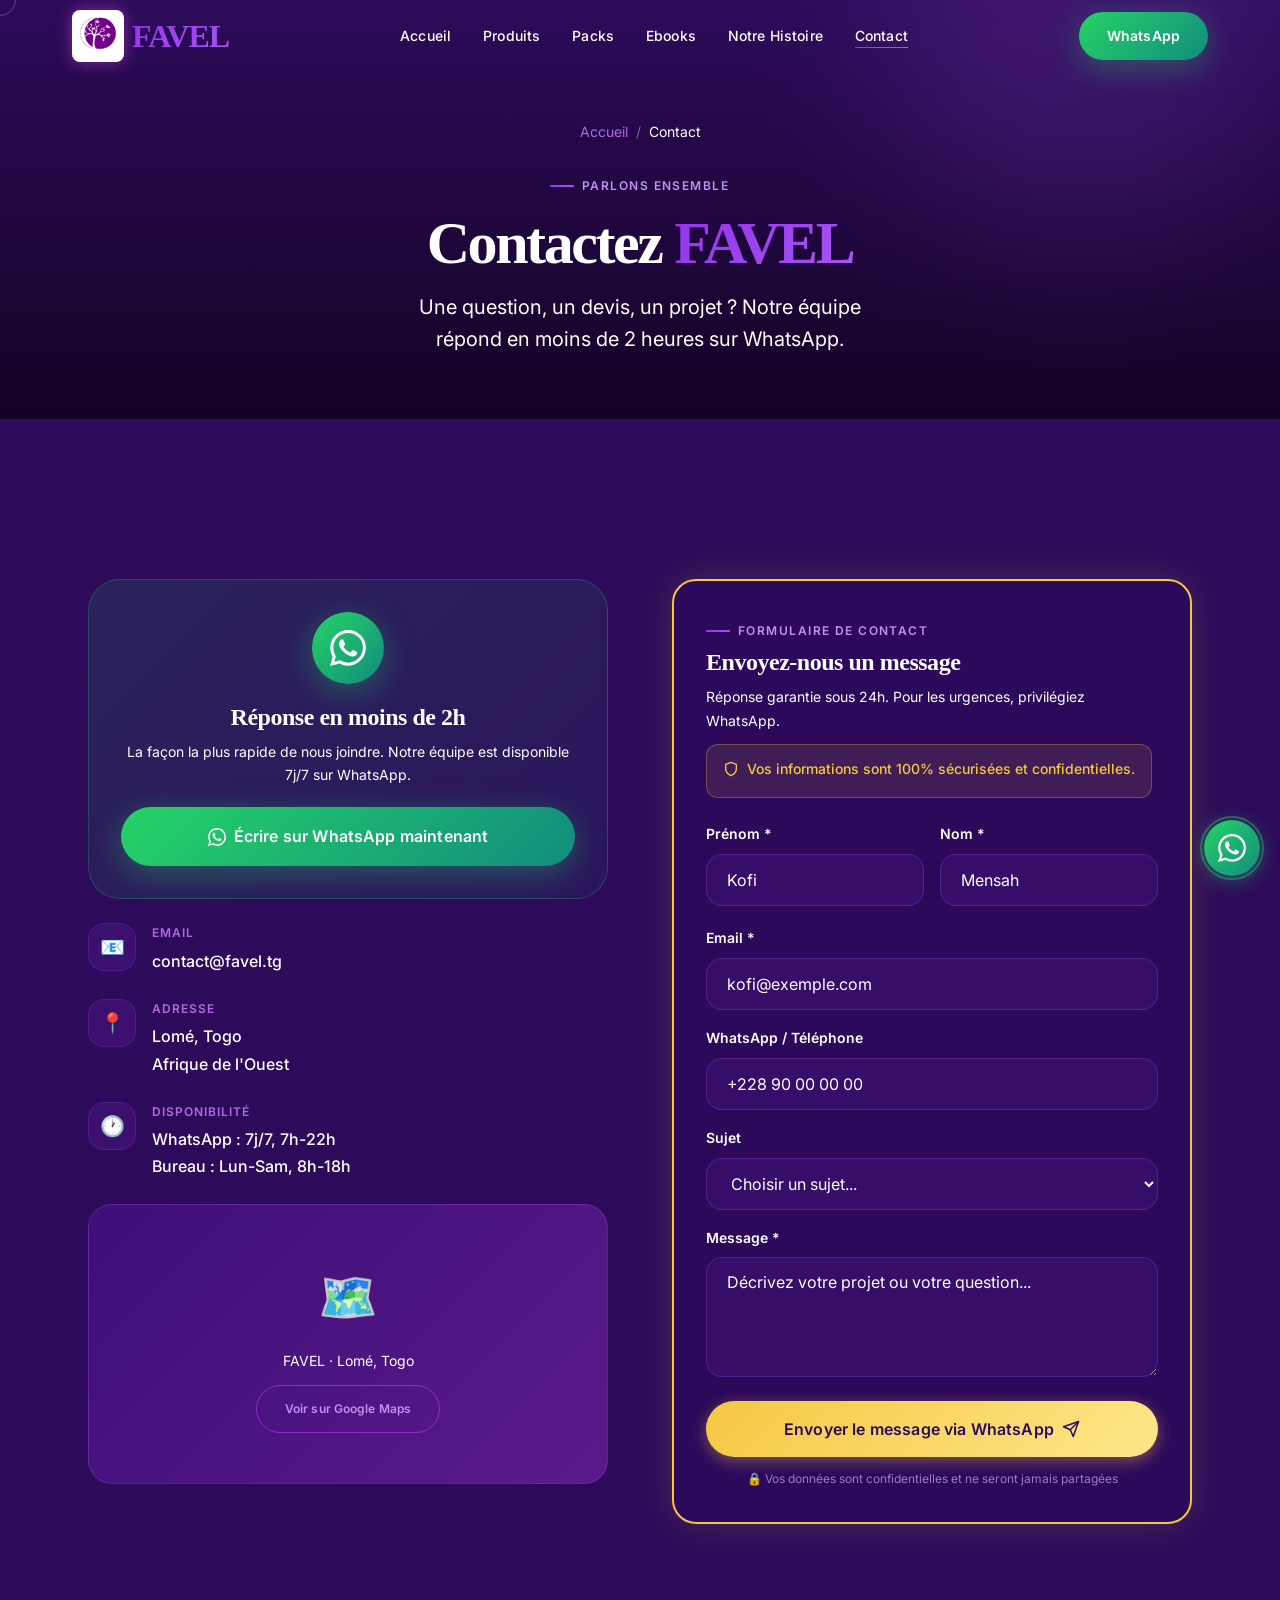
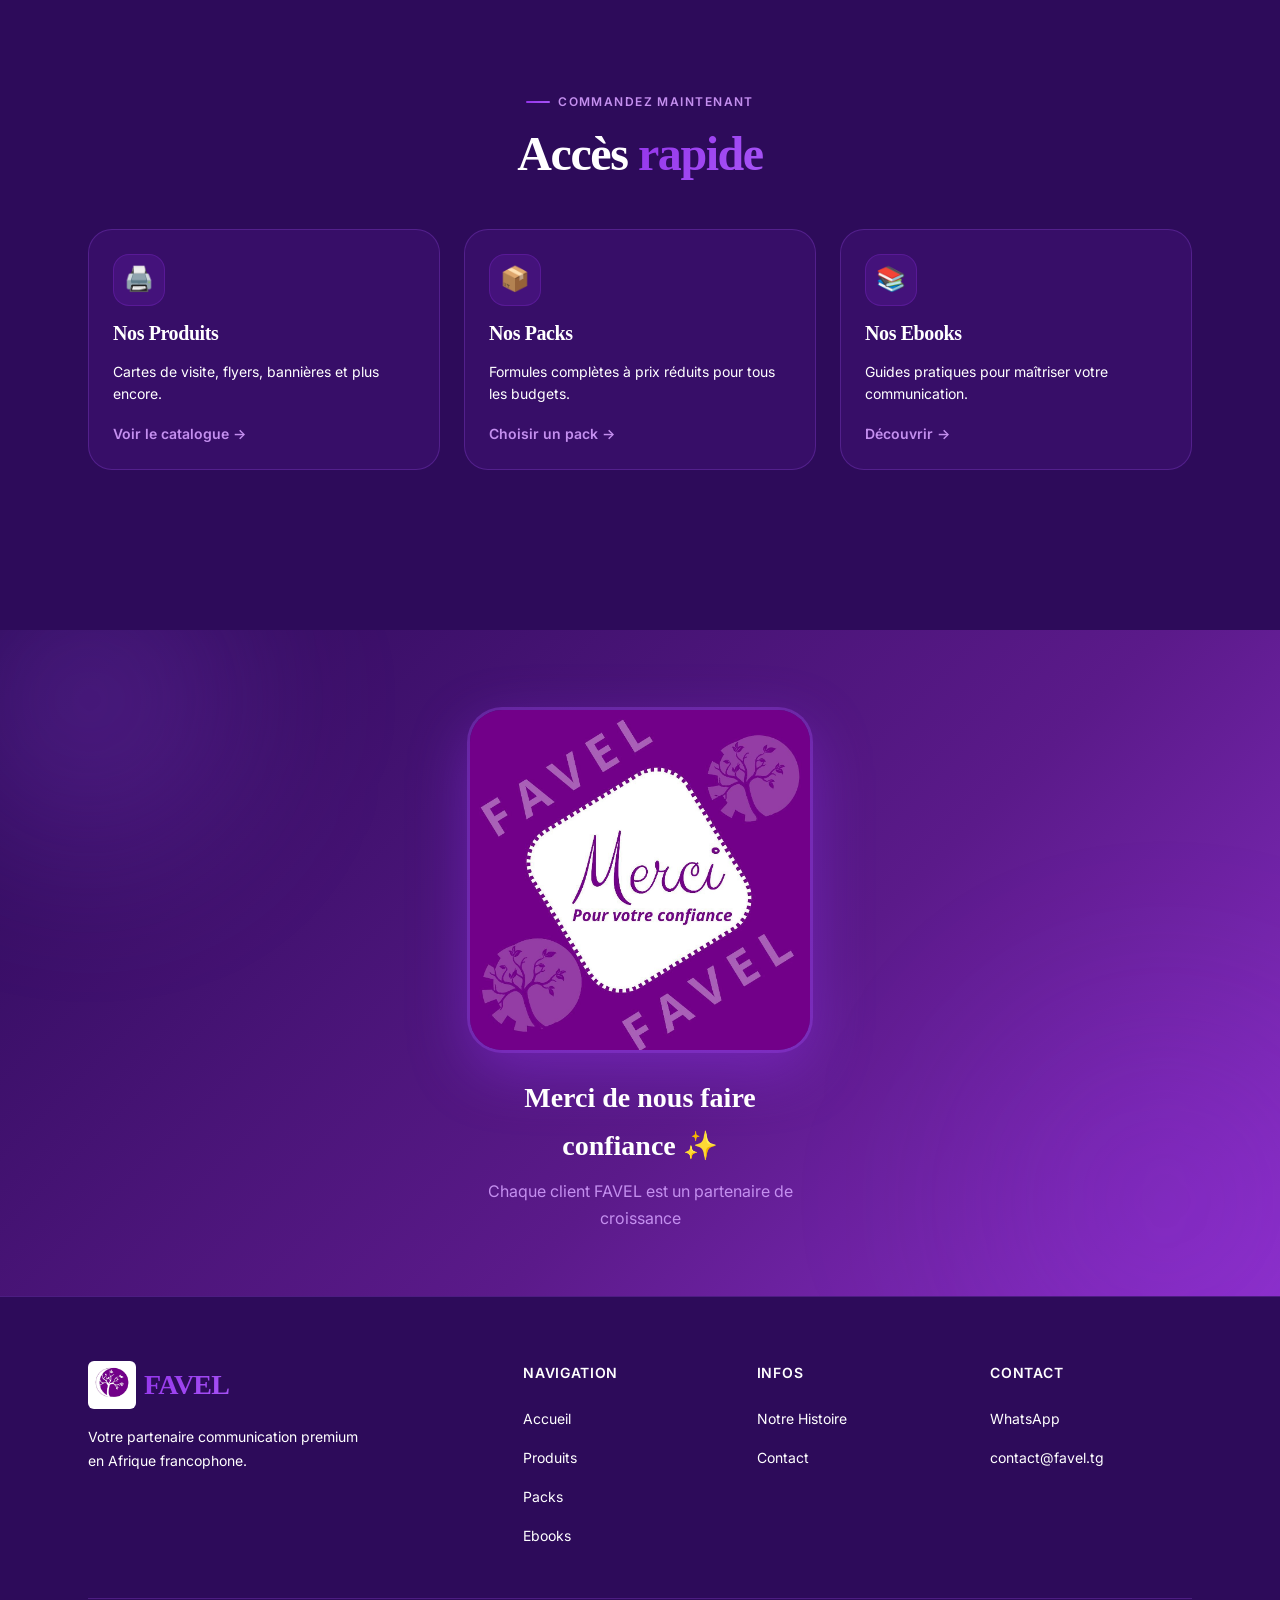
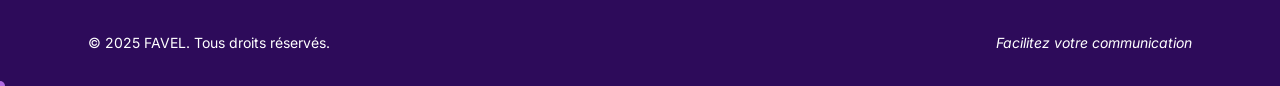
==== commit 573a0a8d: "Add files via upload" ====
--- a/contact.html
+++ b/contact.html
@@ -193,11 +193,17 @@
 
           <!-- Right: Contact Form -->
           <div data-reveal="fade-left">
-            <div class="contact-form">
+            <div class="contact-form" style="background: rgba(45,10,92,0.85); border: 2px solid var(--gold); padding: var(--space-8); border-radius: var(--radius-xl); box-shadow: 0 0 40px rgba(245, 200, 66, 0.15); position: relative; z-index: 10;">
               <header style="margin-bottom:var(--space-6);">
                 <p class="section-label" style="margin-bottom:var(--space-2);">Formulaire de contact</p>
                 <h2 style="font-family:var(--font-display);font-size:var(--text-2xl);font-weight:700;color:var(--white);margin-bottom:var(--space-2);">Envoyez-nous un message</h2>
-                <p style="font-size:var(--text-sm);color:var(--gray-400);">Réponse garantie sous 24h. Pour les urgences, privilégiez WhatsApp.</p>
+                <p style="font-size:var(--text-sm);color:var(--gray-400); margin-bottom: var(--space-3);">Réponse garantie sous 24h. Pour les urgences, privilégiez WhatsApp.</p>
+                <div style="background: rgba(245, 200, 66, 0.1); border: 1px solid rgba(245, 200, 66, 0.3); padding: var(--space-3) var(--space-4); border-radius: var(--radius-md); display: inline-block;">
+                  <span style="display:inline-flex; align-items:center; gap:var(--space-2); color:var(--gold); font-weight: 500; font-size: var(--text-sm);">
+                    <svg width="16" height="16" viewBox="0 0 24 24" fill="none" stroke="currentColor" stroke-width="2" stroke-linecap="round" stroke-linejoin="round"><path d="M12 22s8-4 8-10V5l-8-3-8 3v7c0 6 8 10 8 10z"/></svg>
+                    Vos informations sont 100% sécurisées et confidentielles.
+                  </span>
+                </div>
               </header>
 
               <form id="contact-form" novalidate>
--- a/css/style.css
+++ b/css/style.css
@@ -217,12 +217,12 @@
 }
 
 .section {
-  padding-block: var(--space-20);
+  padding-block: var(--space-24);
 }
 
 @media (min-width: 768px) {
   .section {
-    padding-block: var(--space-32);
+    padding-block: var(--space-40);
   }
 }
 
@@ -498,19 +498,24 @@
   background: rgba(255,255,255,0.08);
 }
 
+.btn:hover {
+  transform: translateY(-2px);
+  box-shadow: 0 10px 25px -5px rgba(147, 51, 234, 0.4);
+}
+
 .btn:active {
   transform: scale(0.97);
 }
 
 /* Primary */
 .btn-primary {
-  background: var(--gradient-cta);
-  color: white;
-  box-shadow: var(--shadow-purple);
+  background: var(--gradient-gold);
+  color: var(--purple-950);
+  box-shadow: 0 4px 15px rgba(245, 200, 66, 0.4);
 }
 
 .btn-primary:hover {
-  box-shadow: var(--shadow-purple-lg);
+  box-shadow: 0 8px 25px rgba(245, 200, 66, 0.6);
   transform: translateY(-2px);
 }
 
--- a/css/components.css
+++ b/css/components.css
@@ -91,10 +91,10 @@
 
 .hero__title {
   font-family: var(--font-display);
-  font-size: clamp(2.5rem, 8vw, 5rem);
+  font-size: clamp(1.8rem, 4.2vw, 3rem);
   font-weight: 900;
-  line-height: 1.05;
-  letter-spacing: -0.04em;
+  line-height: 1.15;
+  letter-spacing: -0.03em;
   color: var(--white);
   margin-bottom: var(--space-6);
 }
